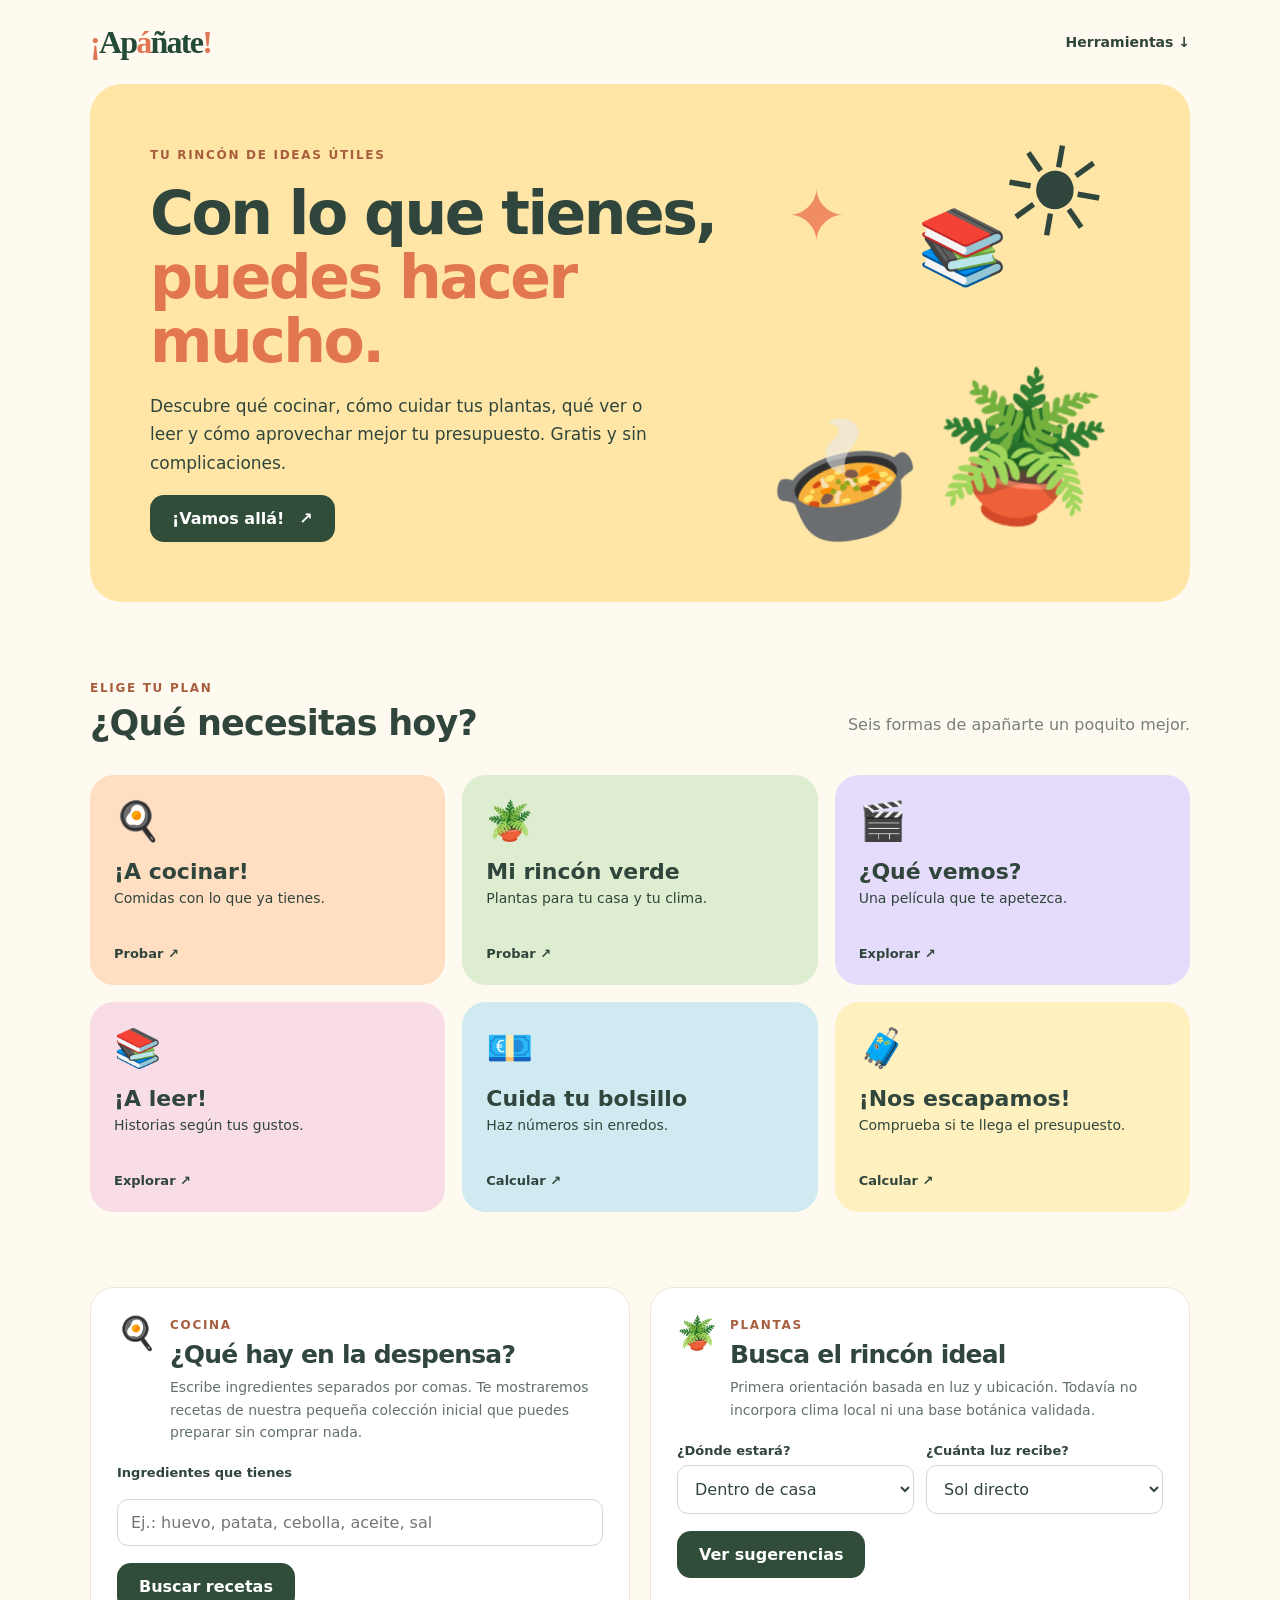
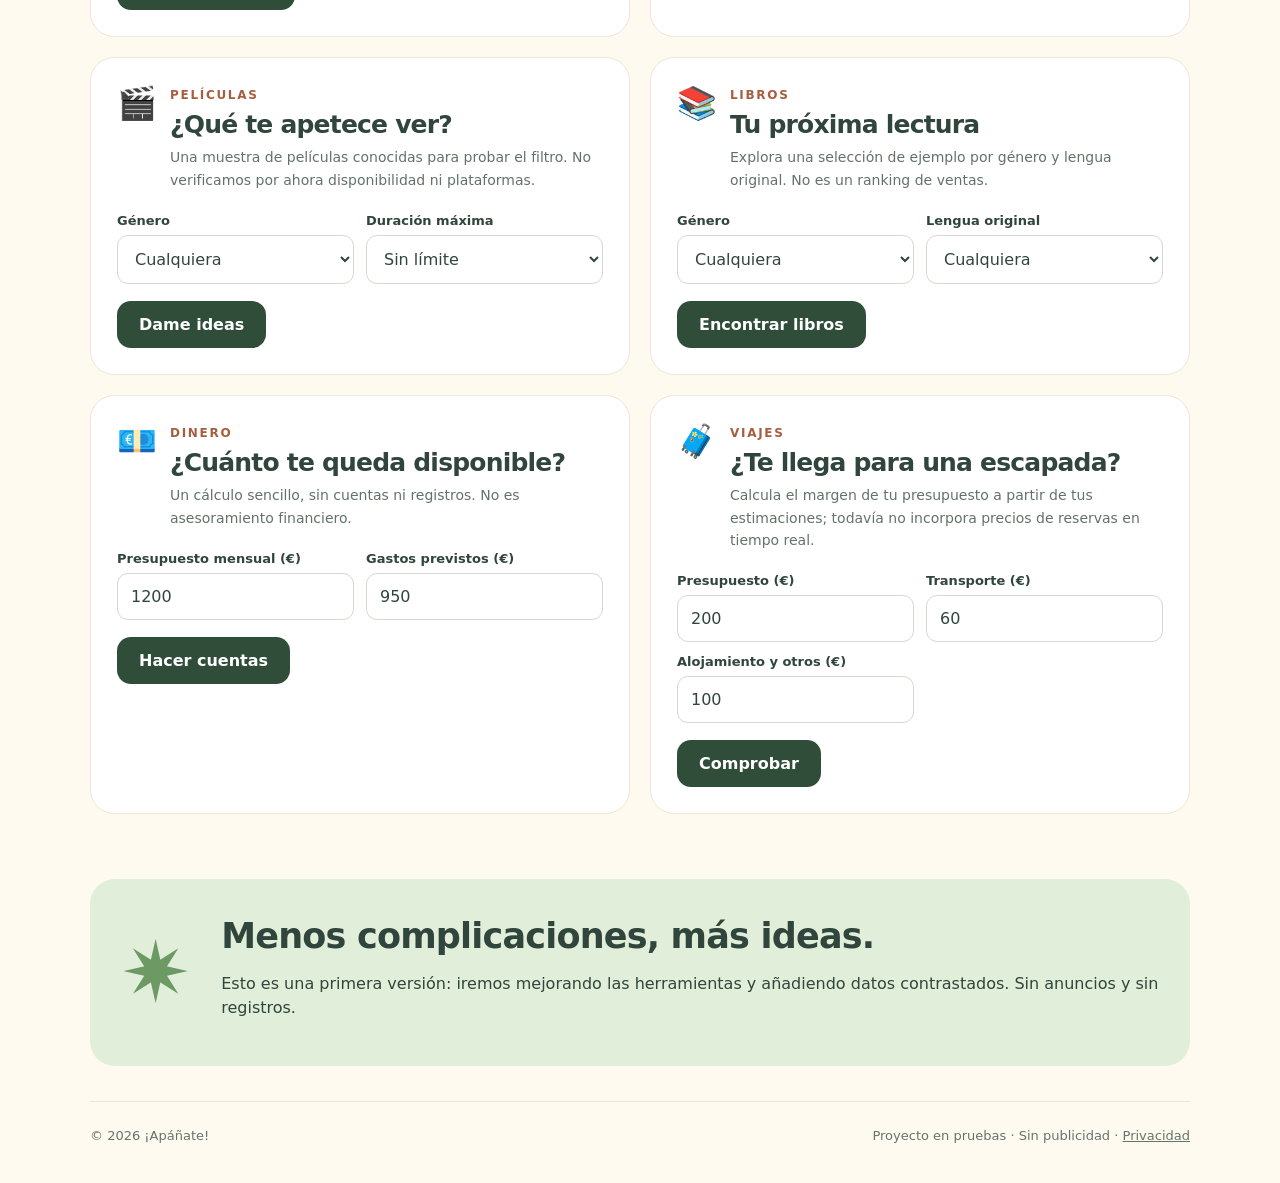
==== index.html @ 867c50c1 "Add files via upload" ====
<!doctype html>
<html lang="es">
<head>
  <meta name="google-site-verification" content="D1ekWWPZZtfnIrTPij6gF5i_4tx4GSusQRCxKpqZ5c4" />
  <meta charset="utf-8" />
  <meta name="viewport" content="width=device-width, initial-scale=1" />
  <meta name="description" content="¡Apáñate!: ideas y herramientas gratuitas para aprovechar lo que tienes. Cocina, plantas, películas, libros, dinero y viajes." />
  <meta name="theme-color" content="#fff9ed" />
  <title>¡Apáñate! — La vida da para mucho</title>
  <link rel="stylesheet" href="/css/style.css" />
  <script src="/js/app.js" defer></script>
  <style>
    /* Logotipo exactamente como en Cocina; no modifica otros elementos. */
    .topbar .brand {
      display: inline-block;
      gap: 0;
      font-family: Georgia, serif;
      font-size: 2rem;
      font-weight: 900;
      letter-spacing: -.055em;
      color: #234a37;
      text-decoration: none;
      white-space: nowrap;
    }
    .topbar .brand .accent { color: #df7552; }
    @media (max-width: 510px) { .topbar .brand { font-size: 1.7rem; } }
  </style>
</head>
<body>
  <header class="topbar wrapper"><a class="brand" href="/" aria-label="¡Apáñate!, inicio"><span class="accent">¡</span>Ap<span class="accent">á</span>ñate<span class="accent">!</span></a><a class="navlink" href="#herramientas">Herramientas ↓</a></header>
  <main>
    <section class="hero wrapper">
      <div class="hero-copy"><span class="eyebrow">TU RINCÓN DE IDEAS ÚTILES</span><h1>Con lo que tienes, <em>puedes hacer mucho.</em></h1><p>Descubre qué cocinar, cómo cuidar tus plantas, qué ver o leer y cómo aprovechar mejor tu presupuesto. Gratis y sin complicaciones.</p><a href="#herramientas" class="button main-button">¡Vamos allá! <span aria-hidden="true">↗</span></a></div>
      <div class="hero-art" aria-hidden="true"><span class="art-sun">☀</span><span class="art-bowl">🍲</span><span class="art-plant">🪴</span><span class="art-book">📚</span><span class="art-spark">✦</span></div>
    </section>
    <section id="herramientas" class="wrapper section"><div class="section-head"><div><span class="eyebrow">ELIGE TU PLAN</span><h2>¿Qué necesitas hoy?</h2></div><p>Seis formas de apañarte un poquito mejor.</p></div>
      <div class="cards">
        <a class="topic-card orange" href="/cocina/"><span class="card-icon">🍳</span><h3>¡A cocinar!</h3><p>Comidas con lo que ya tienes.</p><span class="card-action">Probar ↗</span></a>
        <a class="topic-card green" href="#plantas"><span class="card-icon">🪴</span><h3>Mi rincón verde</h3><p>Plantas para tu casa y tu clima.</p><span class="card-action">Probar ↗</span></a>
        <a class="topic-card purple" href="#peliculas"><span class="card-icon">🎬</span><h3>¿Qué vemos?</h3><p>Una película que te apetezca.</p><span class="card-action">Explorar ↗</span></a>
        <a class="topic-card pink" href="/libros/"><span class="card-icon">📚</span><h3>¡A leer!</h3><p>Historias según tus gustos.</p><span class="card-action">Explorar ↗</span></a>
        <a class="topic-card blue" href="#dinero"><span class="card-icon">💶</span><h3>Cuida tu bolsillo</h3><p>Haz números sin enredos.</p><span class="card-action">Calcular ↗</span></a>
        <a class="topic-card yellow" href="#viajes"><span class="card-icon">🧳</span><h3>¡Nos escapamos!</h3><p>Comprueba si te llega el presupuesto.</p><span class="card-action">Calcular ↗</span></a>
      </div>
    </section>
    <section class="wrapper section tools" aria-label="Herramientas de ¡Apáñate!">
      <article class="tool-panel" id="cocina"><div class="tool-heading"><span>🍳</span><div><span class="eyebrow">COCINA</span><h2>¿Qué hay en la despensa?</h2><p>Escribe ingredientes separados por comas. Te mostraremos recetas de nuestra pequeña colección inicial que puedes preparar sin comprar nada.</p></div></div><form id="cocina-form" class="tool-form"><label for="ingredientes">Ingredientes que tienes</label><input id="ingredientes" placeholder="Ej.: huevo, patata, cebolla, aceite, sal" required /><button class="button" type="submit">Buscar recetas</button></form><div id="cocina-resultado" class="result" aria-live="polite"></div></article>
      <article class="tool-panel" id="plantas"><div class="tool-heading"><span>🪴</span><div><span class="eyebrow">PLANTAS</span><h2>Busca el rincón ideal</h2><p>Primera orientación basada en luz y ubicación. Todavía no incorpora clima local ni una base botánica validada.</p></div></div><form id="plantas-form" class="tool-form two-col"><div><label for="ubicacion">¿Dónde estará?</label><select id="ubicacion"><option value="interior">Dentro de casa</option><option value="exterior">Fuera de casa</option></select></div><div><label for="luz">¿Cuánta luz recibe?</label><select id="luz"><option value="sol">Sol directo</option><option value="indirecta">Mucha luz sin sol directo</option><option value="sombra">Poca luz</option></select></div><button class="button" type="submit">Ver sugerencias</button></form><div id="plantas-resultado" class="result" aria-live="polite"></div></article>
      <article class="tool-panel" id="peliculas"><div class="tool-heading"><span>🎬</span><div><span class="eyebrow">PELÍCULAS</span><h2>¿Qué te apetece ver?</h2><p>Una muestra de películas conocidas para probar el filtro. No verificamos por ahora disponibilidad ni plataformas.</p></div></div><form id="peliculas-form" class="tool-form two-col"><div><label for="genero">Género</label><select id="genero"><option value="cualquiera">Cualquiera</option><option value="comedia">Comedia</option><option value="animacion">Animación</option><option value="ciencia ficcion">Ciencia ficción</option><option value="drama">Drama</option></select></div><div><label for="duracion">Duración máxima</label><select id="duracion"><option value="999">Sin límite</option><option value="100">100 minutos</option><option value="120">120 minutos</option><option value="150">150 minutos</option></select></div><button class="button" type="submit">Dame ideas</button></form><div id="peliculas-resultado" class="result" aria-live="polite"></div></article>
      <article class="tool-panel" id="libros"><div class="tool-heading"><span>📚</span><div><span class="eyebrow">LIBROS</span><h2>Tu próxima lectura</h2><p>Explora una selección de ejemplo por género y lengua original. No es un ranking de ventas.</p></div></div><form id="libros-form" class="tool-form two-col"><div><label for="libro-genero">Género</label><select id="libro-genero"><option value="cualquiera">Cualquiera</option><option value="novela">Novela</option><option value="aventura">Aventura</option><option value="clasico">Clásico</option></select></div><div><label for="libro-idioma">Lengua original</label><select id="libro-idioma"><option value="cualquiera">Cualquiera</option><option value="es">Castellano</option><option value="otros">Otras lenguas</option></select></div><button class="button" type="submit">Encontrar libros</button></form><div id="libros-resultado" class="result" aria-live="polite"></div></article>
      <article class="tool-panel" id="dinero"><div class="tool-heading"><span>💶</span><div><span class="eyebrow">DINERO</span><h2>¿Cuánto te queda disponible?</h2><p>Un cálculo sencillo, sin cuentas ni registros. No es asesoramiento financiero.</p></div></div><form id="dinero-form" class="tool-form two-col"><div><label for="ingresos">Presupuesto mensual (€)</label><input type="number" id="ingresos" min="0" step="0.01" value="1200" required /></div><div><label for="gastos">Gastos previstos (€)</label><input type="number" id="gastos" min="0" step="0.01" value="950" required /></div><button class="button" type="submit">Hacer cuentas</button></form><div id="dinero-resultado" class="result" aria-live="polite"></div></article>
      <article class="tool-panel" id="viajes"><div class="tool-heading"><span>🧳</span><div><span class="eyebrow">VIAJES</span><h2>¿Te llega para una escapada?</h2><p>Calcula el margen de tu presupuesto a partir de tus estimaciones; todavía no incorpora precios de reservas en tiempo real.</p></div></div><form id="viajes-form" class="tool-form three-col"><div><label for="viaje-presupuesto">Presupuesto (€)</label><input type="number" id="viaje-presupuesto" min="0" value="200" required /></div><div><label for="viaje-transporte">Transporte (€)</label><input type="number" id="viaje-transporte" min="0" value="60" required /></div><div><label for="viaje-hotel">Alojamiento y otros (€)</label><input type="number" id="viaje-hotel" min="0" value="100" required /></div><button class="button" type="submit">Comprobar</button></form><div id="viajes-resultado" class="result" aria-live="polite"></div></article>
    </section>
    <section class="wrapper bottom-banner"><span class="bottom-spark" aria-hidden="true">✷</span><div><h2>Menos complicaciones, más ideas.</h2><p>Esto es una primera versión: iremos mejorando las herramientas y añadiendo datos contrastados. Sin anuncios y sin registros.</p></div></section>
  </main>
  <footer class="footer wrapper"><span>© <span id="year"></span> ¡Apáñate!</span><span>Proyecto en pruebas · Sin publicidad · <a href="/privacidad.html">Privacidad</a></span></footer>
  <!-- Cloudflare Web Analytics --><script type='module' src='https://static.cloudflareinsights.com/beacon.min.js' data-cf-beacon='{"token": "9923cc398e43437fa45d84914d0e9f90"}'></script><!-- End Cloudflare Web Analytics -->
</body>
</html>
---- css/style.css ----
:root{font-family:system-ui,-apple-system,"Segoe UI",Roboto,Arial,sans-serif;color:#30453b;background:#fffaf0;font-synthesis:none}*{box-sizing:border-box}html{scroll-behavior:smooth}body{margin:0}button,input,select{font:inherit}a{color:inherit}.wrapper{width:min(1100px,calc(100% - 40px));margin-inline:auto}.topbar{height:84px;display:flex;justify-content:space-between;align-items:center}.brand{display:flex;gap:10px;align-items:center;font-size:30px;font-weight:900;text-decoration:none;letter-spacing:-1.7px}.brand-icon{background:#ffd76d;border-radius:14px;width:42px;height:42px;display:grid;place-items:center;font-size:29px}.navlink{text-decoration:none;font-size:14px;font-weight:700}.hero{display:grid;grid-template-columns:1.2fr .8fr;gap:25px;background:#ffe6a7;border-radius:32px;min-height:395px;padding:60px;overflow:hidden;position:relative}.eyebrow{font-size:12px;font-weight:850;letter-spacing:1.7px;color:#a75e3e}.hero h1{font-size:clamp(36px,5vw,60px);line-height:1.07;letter-spacing:-2.5px;margin:18px 0}.hero em{font-style:normal;color:#e2774f}.hero p{font-size:17px;line-height:1.7;max-width:510px}.button{background:#304d3a;color:#fff;border:0;border-radius:14px;padding:14px 22px;font-weight:800;cursor:pointer;display:inline-flex;gap:15px;justify-content:center;text-decoration:none;align-items:center}.button:hover{background:#1c3828;transform:translateY(-1px)}.hero-art{position:relative;min-height:290px}.hero-art span{position:absolute}.art-sun{font-size:125px;top:-24px;right:20px;transform:rotate(10deg)}.art-bowl{font-size:125px;left:5%;bottom:-12px;transform:rotate(-14deg)}.art-plant{font-size:145px;right:5%;bottom:10px;transform:rotate(10deg)}.art-book{font-size:73px;right:32%;top:60px}.art-spark{font-size:72px;color:#ef8c62;left:10%;top:30px}.section{padding-top:75px}.section-head{display:flex;justify-content:space-between;align-items:end;gap:20px;margin-bottom:25px}.section-head h2,.tool-panel h2,.bottom-banner h2{font-size:clamp(26px,3.5vw,35px);letter-spacing:-.8px;margin:7px 0}.section-head p{color:#778079}.cards{display:grid;grid-template-columns:repeat(3,1fr);gap:17px}.topic-card{display:flex;flex-direction:column;min-height:210px;border-radius:24px;padding:24px;text-decoration:none;transition:transform .18s}.topic-card:hover{transform:translateY(-4px)}.topic-card h3{font-size:22px;margin:16px 0 6px}.topic-card p{margin:0;font-size:14px}.card-icon{font-size:38px}.card-action{margin-top:auto;padding-top:20px;font-size:13px;font-weight:900}.orange{background:#ffdec2}.green{background:#deedcf}.purple{background:#e4dcfa}.pink{background:#f8dce6}.blue{background:#cfeaf1}.yellow{background:#fff0c0}.tools{display:grid;grid-template-columns:1fr 1fr;gap:20px}.tool-panel{background:white;border:1px solid #eee6d6;border-radius:24px;padding:26px;scroll-margin-top:15px}.tool-heading{display:flex;gap:13px;align-items:start}.tool-heading>span{font-size:32px}.tool-heading h2{font-size:25px}.tool-heading p{color:#637269;line-height:1.6;font-size:14px;margin:7px 0 22px}.tool-form{display:grid;gap:12px}.tool-form.two-col,.tool-form.three-col{grid-template-columns:repeat(2,minmax(0,1fr))}.tool-form>label,.tool-form>input,.tool-form>.button,.tool-form>.result{grid-column:1/-1}.tool-form label{display:block;font-size:13px;font-weight:800;margin-bottom:7px}.tool-form input,.tool-form select{width:100%;padding:13px;border-radius:11px;border:1px solid #d6d9d0;background:#fff;color:#30453b;min-width:0}.tool-form input:focus,.tool-form select:focus{outline:3px solid #ffd76d}.tool-form button{justify-self:start;margin-top:5px}.result:not(:empty){margin-top:20px;padding:17px;border-radius:15px;background:#f5f8ee;font-size:14px;line-height:1.65}.result ul{margin:8px 0 0;padding-left:20px}.result p{margin:7px 0}.bottom-banner{display:flex;align-items:center;gap:30px;background:#e1eed9;margin-block:65px 35px;border-radius:25px;padding:30px}.bottom-spark{font-size:85px;color:#6c9964}.bottom-banner p{line-height:1.5}.footer{border-top:1px solid #e9e7db;display:flex;justify-content:space-between;gap:20px;padding-block:26px 40px;font-size:13px;color:#65746b}@media(max-width:800px){.hero{grid-template-columns:1fr;padding:35px}.hero-art{min-height:180px}.art-sun{font-size:75px;right:30%;top:0}.art-bowl{font-size:90px}.art-plant{font-size:100px}.art-book{font-size:55px;right:45%;top:50px}.cards{grid-template-columns:repeat(2,1fr)}.tools{grid-template-columns:1fr}}@media(max-width:510px){.wrapper{width:min(100% - 26px,1100px)}.topbar{height:72px}.brand{font-size:25px}.hero{padding:27px;border-radius:22px}.hero h1{letter-spacing:-1.3px}.hero-art{min-height:150px}.section{padding-top:53px}.section-head{display:block}.cards{gap:10px}.topic-card{min-height:188px;padding:17px;border-radius:17px}.topic-card h3{font-size:17px}.topic-card p{font-size:12px}.tool-panel{padding:19px}.bottom-banner{margin-block:45px 20px}.bottom-spark{display:none}.footer{flex-direction:column}}
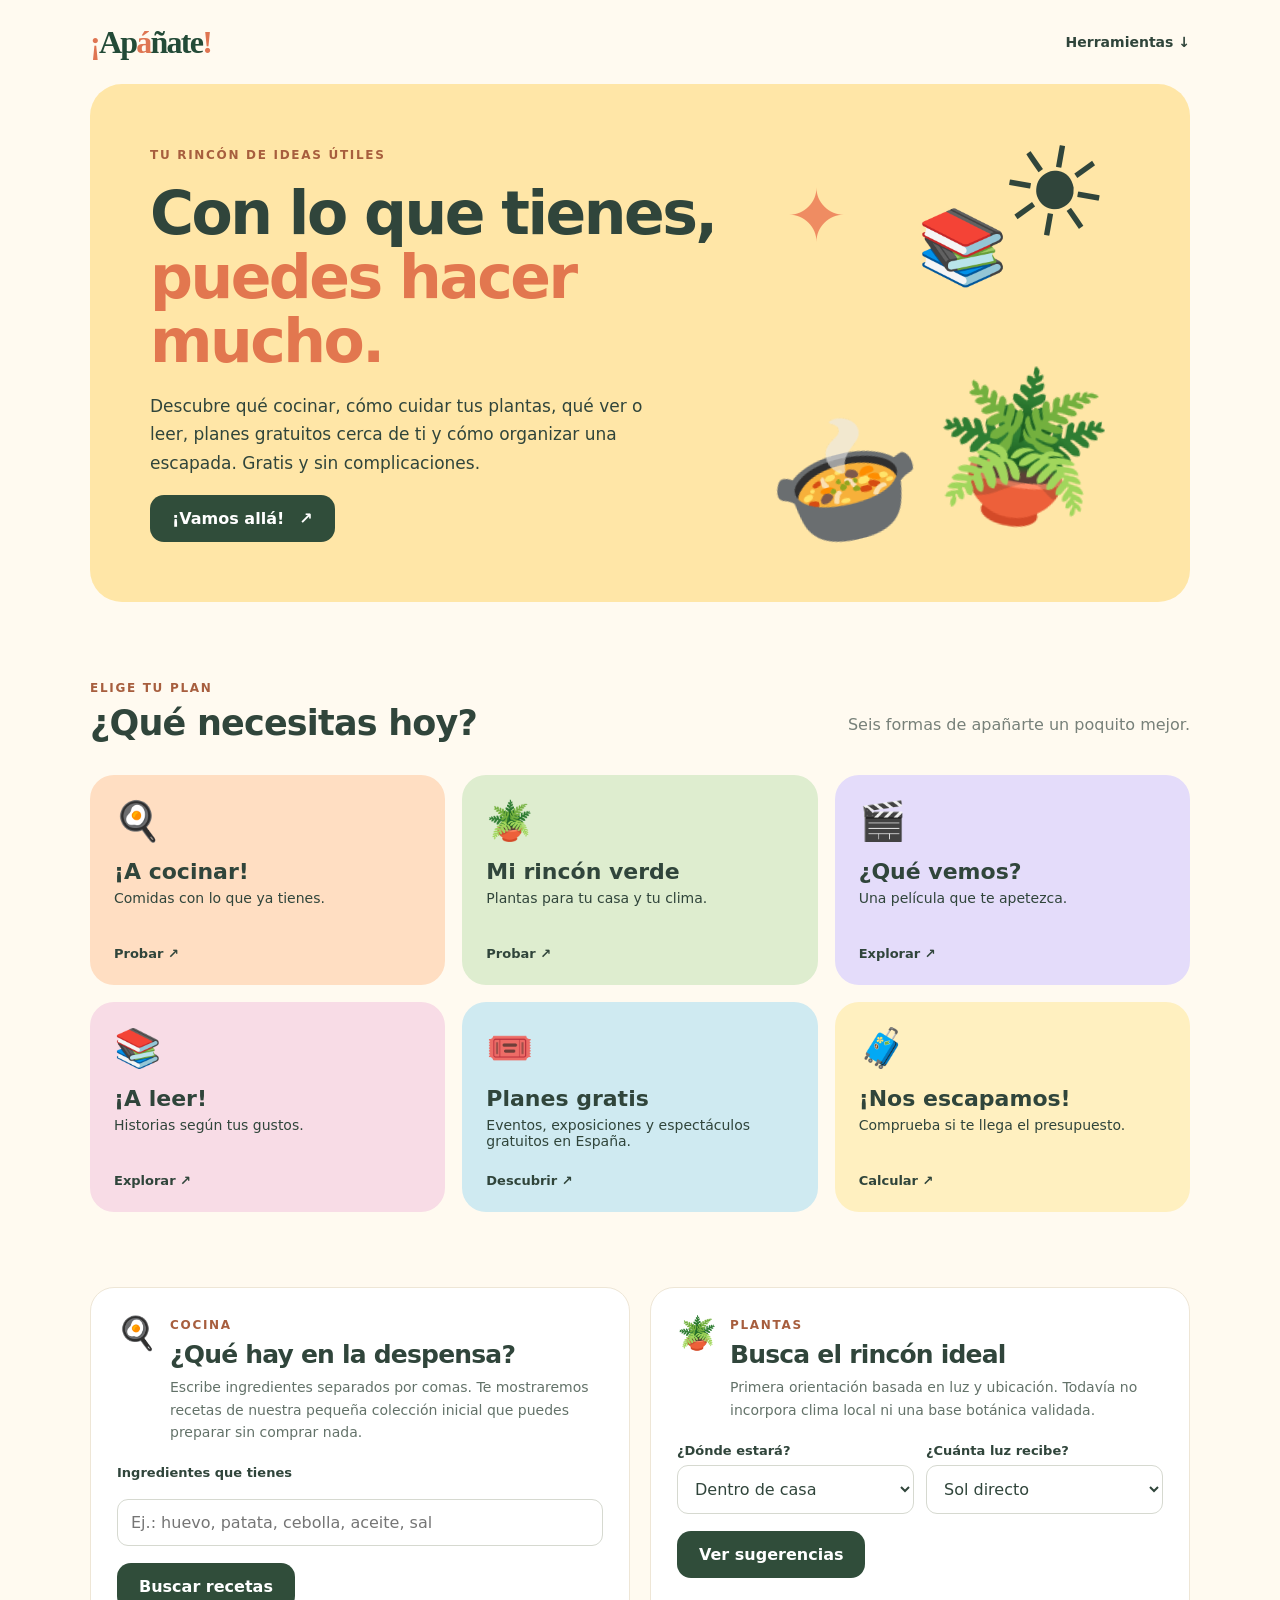
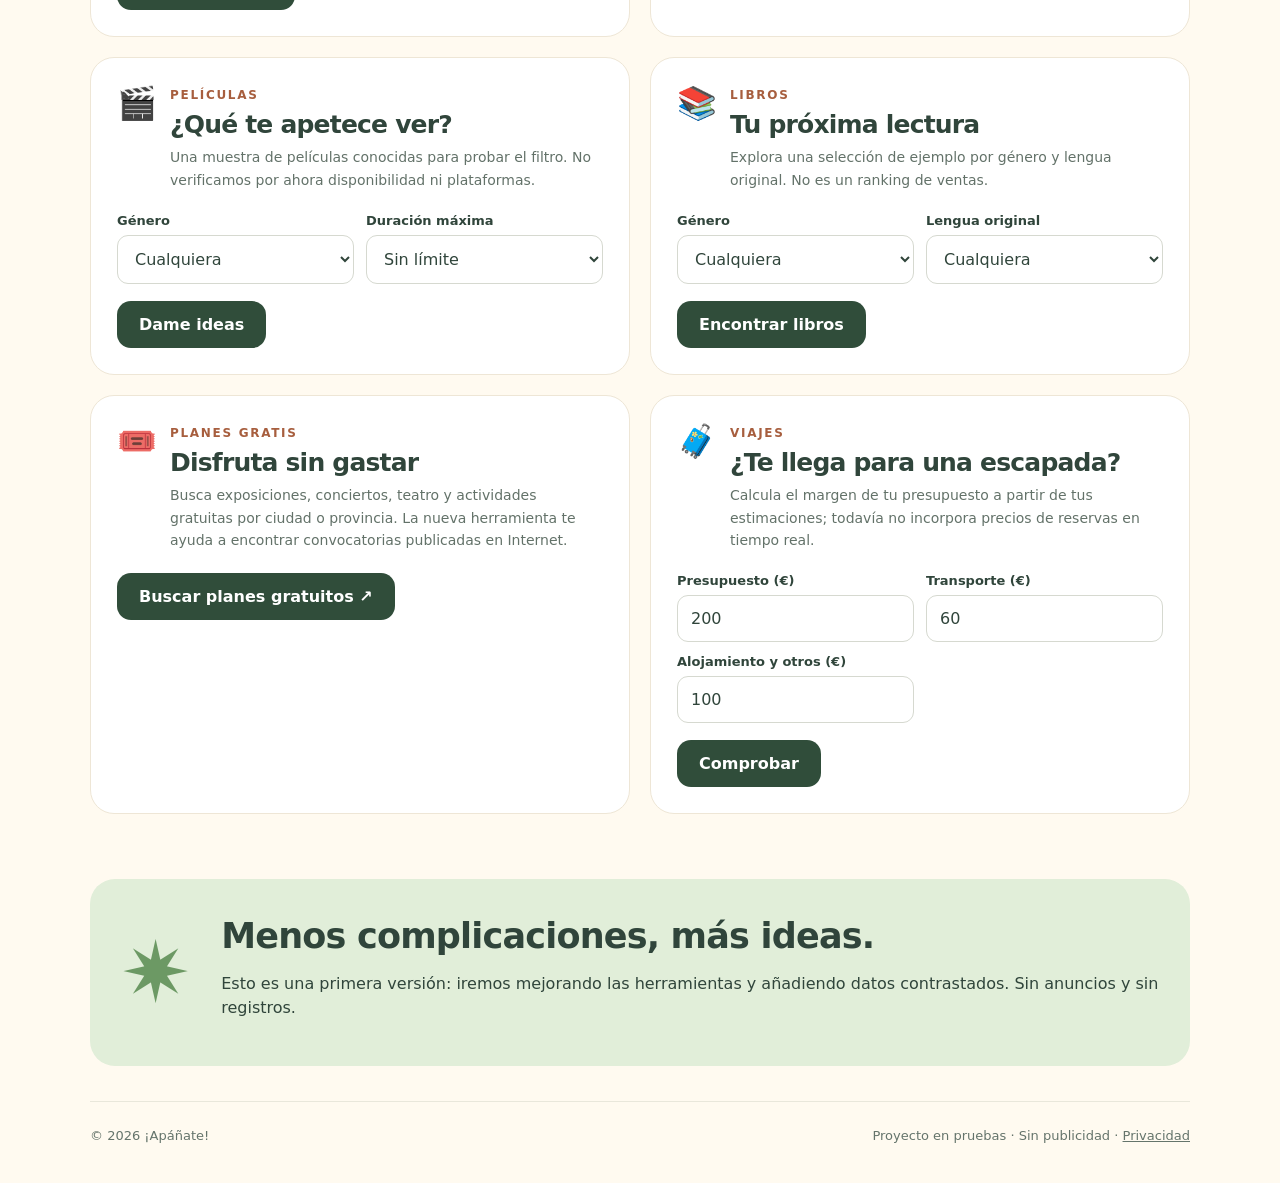
==== commit 12d6c37d: "Add files via upload" ====
--- a/index.html
+++ b/index.html
@@ -4,24 +4,14 @@
   <meta name="google-site-verification" content="D1ekWWPZZtfnIrTPij6gF5i_4tx4GSusQRCxKpqZ5c4" />
   <meta charset="utf-8" />
   <meta name="viewport" content="width=device-width, initial-scale=1" />
-  <meta name="description" content="¡Apáñate!: ideas y herramientas gratuitas para aprovechar lo que tienes. Cocina, plantas, películas, libros, dinero y viajes." />
+  <meta name="description" content="¡Apáñate!: ideas y herramientas gratuitas para aprovechar lo que tienes. Cocina, plantas, cine, libros, planes gratuitos en España y viajes." />
   <meta name="theme-color" content="#fff9ed" />
   <title>¡Apáñate! — La vida da para mucho</title>
   <link rel="stylesheet" href="/css/style.css" />
   <script src="/js/app.js" defer></script>
   <style>
     /* Logotipo exactamente como en Cocina; no modifica otros elementos. */
-    .topbar .brand {
-      display: inline-block;
-      gap: 0;
-      font-family: Georgia, serif;
-      font-size: 2rem;
-      font-weight: 900;
-      letter-spacing: -.055em;
-      color: #234a37;
-      text-decoration: none;
-      white-space: nowrap;
-    }
+    .topbar .brand { display: inline-block; gap: 0; font-family: Georgia, serif; font-size: 2rem; font-weight: 900; letter-spacing: -.055em; color: #234a37; text-decoration: none; white-space: nowrap; }
     .topbar .brand .accent { color: #df7552; }
     @media (max-width: 510px) { .topbar .brand { font-size: 1.7rem; } }
   </style>
@@ -30,16 +20,16 @@
   <header class="topbar wrapper"><a class="brand" href="/" aria-label="¡Apáñate!, inicio"><span class="accent">¡</span>Ap<span class="accent">á</span>ñate<span class="accent">!</span></a><a class="navlink" href="#herramientas">Herramientas ↓</a></header>
   <main>
     <section class="hero wrapper">
-      <div class="hero-copy"><span class="eyebrow">TU RINCÓN DE IDEAS ÚTILES</span><h1>Con lo que tienes, <em>puedes hacer mucho.</em></h1><p>Descubre qué cocinar, cómo cuidar tus plantas, qué ver o leer y cómo aprovechar mejor tu presupuesto. Gratis y sin complicaciones.</p><a href="#herramientas" class="button main-button">¡Vamos allá! <span aria-hidden="true">↗</span></a></div>
+      <div class="hero-copy"><span class="eyebrow">TU RINCÓN DE IDEAS ÚTILES</span><h1>Con lo que tienes, <em>puedes hacer mucho.</em></h1><p>Descubre qué cocinar, cómo cuidar tus plantas, qué ver o leer, planes gratuitos cerca de ti y cómo organizar una escapada. Gratis y sin complicaciones.</p><a href="#herramientas" class="button main-button">¡Vamos allá! <span aria-hidden="true">↗</span></a></div>
       <div class="hero-art" aria-hidden="true"><span class="art-sun">☀</span><span class="art-bowl">🍲</span><span class="art-plant">🪴</span><span class="art-book">📚</span><span class="art-spark">✦</span></div>
     </section>
     <section id="herramientas" class="wrapper section"><div class="section-head"><div><span class="eyebrow">ELIGE TU PLAN</span><h2>¿Qué necesitas hoy?</h2></div><p>Seis formas de apañarte un poquito mejor.</p></div>
       <div class="cards">
         <a class="topic-card orange" href="/cocina/"><span class="card-icon">🍳</span><h3>¡A cocinar!</h3><p>Comidas con lo que ya tienes.</p><span class="card-action">Probar ↗</span></a>
         <a class="topic-card green" href="#plantas"><span class="card-icon">🪴</span><h3>Mi rincón verde</h3><p>Plantas para tu casa y tu clima.</p><span class="card-action">Probar ↗</span></a>
-        <a class="topic-card purple" href="#peliculas"><span class="card-icon">🎬</span><h3>¿Qué vemos?</h3><p>Una película que te apetezca.</p><span class="card-action">Explorar ↗</span></a>
+        <a class="topic-card purple" href="/cine/"><span class="card-icon">🎬</span><h3>¿Qué vemos?</h3><p>Una película que te apetezca.</p><span class="card-action">Explorar ↗</span></a>
         <a class="topic-card pink" href="/libros/"><span class="card-icon">📚</span><h3>¡A leer!</h3><p>Historias según tus gustos.</p><span class="card-action">Explorar ↗</span></a>
-        <a class="topic-card blue" href="#dinero"><span class="card-icon">💶</span><h3>Cuida tu bolsillo</h3><p>Haz números sin enredos.</p><span class="card-action">Calcular ↗</span></a>
+        <a class="topic-card blue" href="/planes-gratis/"><span class="card-icon">🎟️</span><h3>Planes gratis</h3><p>Eventos, exposiciones y espectáculos gratuitos en España.</p><span class="card-action">Descubrir ↗</span></a>
         <a class="topic-card yellow" href="#viajes"><span class="card-icon">🧳</span><h3>¡Nos escapamos!</h3><p>Comprueba si te llega el presupuesto.</p><span class="card-action">Calcular ↗</span></a>
       </div>
     </section>
@@ -48,7 +38,7 @@
       <article class="tool-panel" id="plantas"><div class="tool-heading"><span>🪴</span><div><span class="eyebrow">PLANTAS</span><h2>Busca el rincón ideal</h2><p>Primera orientación basada en luz y ubicación. Todavía no incorpora clima local ni una base botánica validada.</p></div></div><form id="plantas-form" class="tool-form two-col"><div><label for="ubicacion">¿Dónde estará?</label><select id="ubicacion"><option value="interior">Dentro de casa</option><option value="exterior">Fuera de casa</option></select></div><div><label for="luz">¿Cuánta luz recibe?</label><select id="luz"><option value="sol">Sol directo</option><option value="indirecta">Mucha luz sin sol directo</option><option value="sombra">Poca luz</option></select></div><button class="button" type="submit">Ver sugerencias</button></form><div id="plantas-resultado" class="result" aria-live="polite"></div></article>
       <article class="tool-panel" id="peliculas"><div class="tool-heading"><span>🎬</span><div><span class="eyebrow">PELÍCULAS</span><h2>¿Qué te apetece ver?</h2><p>Una muestra de películas conocidas para probar el filtro. No verificamos por ahora disponibilidad ni plataformas.</p></div></div><form id="peliculas-form" class="tool-form two-col"><div><label for="genero">Género</label><select id="genero"><option value="cualquiera">Cualquiera</option><option value="comedia">Comedia</option><option value="animacion">Animación</option><option value="ciencia ficcion">Ciencia ficción</option><option value="drama">Drama</option></select></div><div><label for="duracion">Duración máxima</label><select id="duracion"><option value="999">Sin límite</option><option value="100">100 minutos</option><option value="120">120 minutos</option><option value="150">150 minutos</option></select></div><button class="button" type="submit">Dame ideas</button></form><div id="peliculas-resultado" class="result" aria-live="polite"></div></article>
       <article class="tool-panel" id="libros"><div class="tool-heading"><span>📚</span><div><span class="eyebrow">LIBROS</span><h2>Tu próxima lectura</h2><p>Explora una selección de ejemplo por género y lengua original. No es un ranking de ventas.</p></div></div><form id="libros-form" class="tool-form two-col"><div><label for="libro-genero">Género</label><select id="libro-genero"><option value="cualquiera">Cualquiera</option><option value="novela">Novela</option><option value="aventura">Aventura</option><option value="clasico">Clásico</option></select></div><div><label for="libro-idioma">Lengua original</label><select id="libro-idioma"><option value="cualquiera">Cualquiera</option><option value="es">Castellano</option><option value="otros">Otras lenguas</option></select></div><button class="button" type="submit">Encontrar libros</button></form><div id="libros-resultado" class="result" aria-live="polite"></div></article>
-      <article class="tool-panel" id="dinero"><div class="tool-heading"><span>💶</span><div><span class="eyebrow">DINERO</span><h2>¿Cuánto te queda disponible?</h2><p>Un cálculo sencillo, sin cuentas ni registros. No es asesoramiento financiero.</p></div></div><form id="dinero-form" class="tool-form two-col"><div><label for="ingresos">Presupuesto mensual (€)</label><input type="number" id="ingresos" min="0" step="0.01" value="1200" required /></div><div><label for="gastos">Gastos previstos (€)</label><input type="number" id="gastos" min="0" step="0.01" value="950" required /></div><button class="button" type="submit">Hacer cuentas</button></form><div id="dinero-resultado" class="result" aria-live="polite"></div></article>
+      <article class="tool-panel" id="planes-gratis"><div class="tool-heading"><span>🎟️</span><div><span class="eyebrow">PLANES GRATIS</span><h2>Disfruta sin gastar</h2><p>Busca exposiciones, conciertos, teatro y actividades gratuitas por ciudad o provincia. La nueva herramienta te ayuda a encontrar convocatorias publicadas en Internet.</p></div></div><a class="button" href="/planes-gratis/">Buscar planes gratuitos ↗</a></article>
       <article class="tool-panel" id="viajes"><div class="tool-heading"><span>🧳</span><div><span class="eyebrow">VIAJES</span><h2>¿Te llega para una escapada?</h2><p>Calcula el margen de tu presupuesto a partir de tus estimaciones; todavía no incorpora precios de reservas en tiempo real.</p></div></div><form id="viajes-form" class="tool-form three-col"><div><label for="viaje-presupuesto">Presupuesto (€)</label><input type="number" id="viaje-presupuesto" min="0" value="200" required /></div><div><label for="viaje-transporte">Transporte (€)</label><input type="number" id="viaje-transporte" min="0" value="60" required /></div><div><label for="viaje-hotel">Alojamiento y otros (€)</label><input type="number" id="viaje-hotel" min="0" value="100" required /></div><button class="button" type="submit">Comprobar</button></form><div id="viajes-resultado" class="result" aria-live="polite"></div></article>
     </section>
     <section class="wrapper bottom-banner"><span class="bottom-spark" aria-hidden="true">✷</span><div><h2>Menos complicaciones, más ideas.</h2><p>Esto es una primera versión: iremos mejorando las herramientas y añadiendo datos contrastados. Sin anuncios y sin registros.</p></div></section>
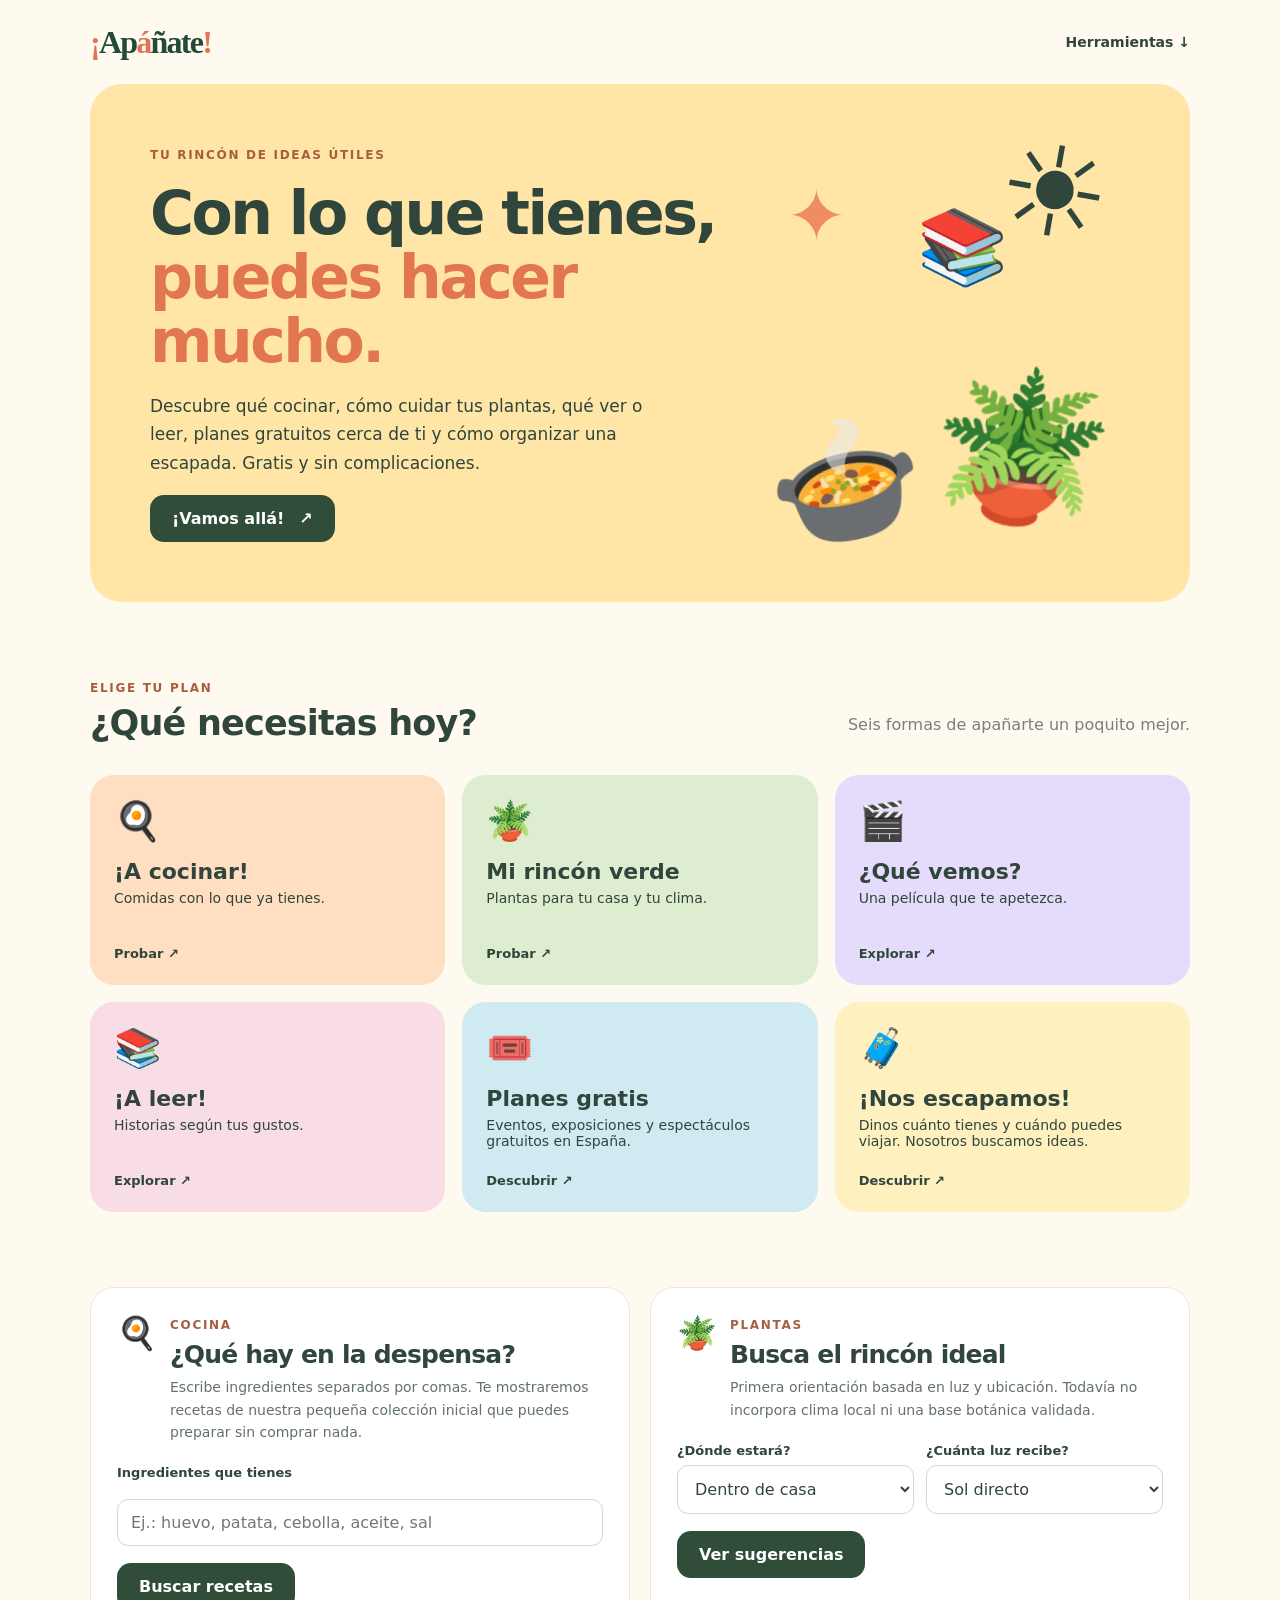
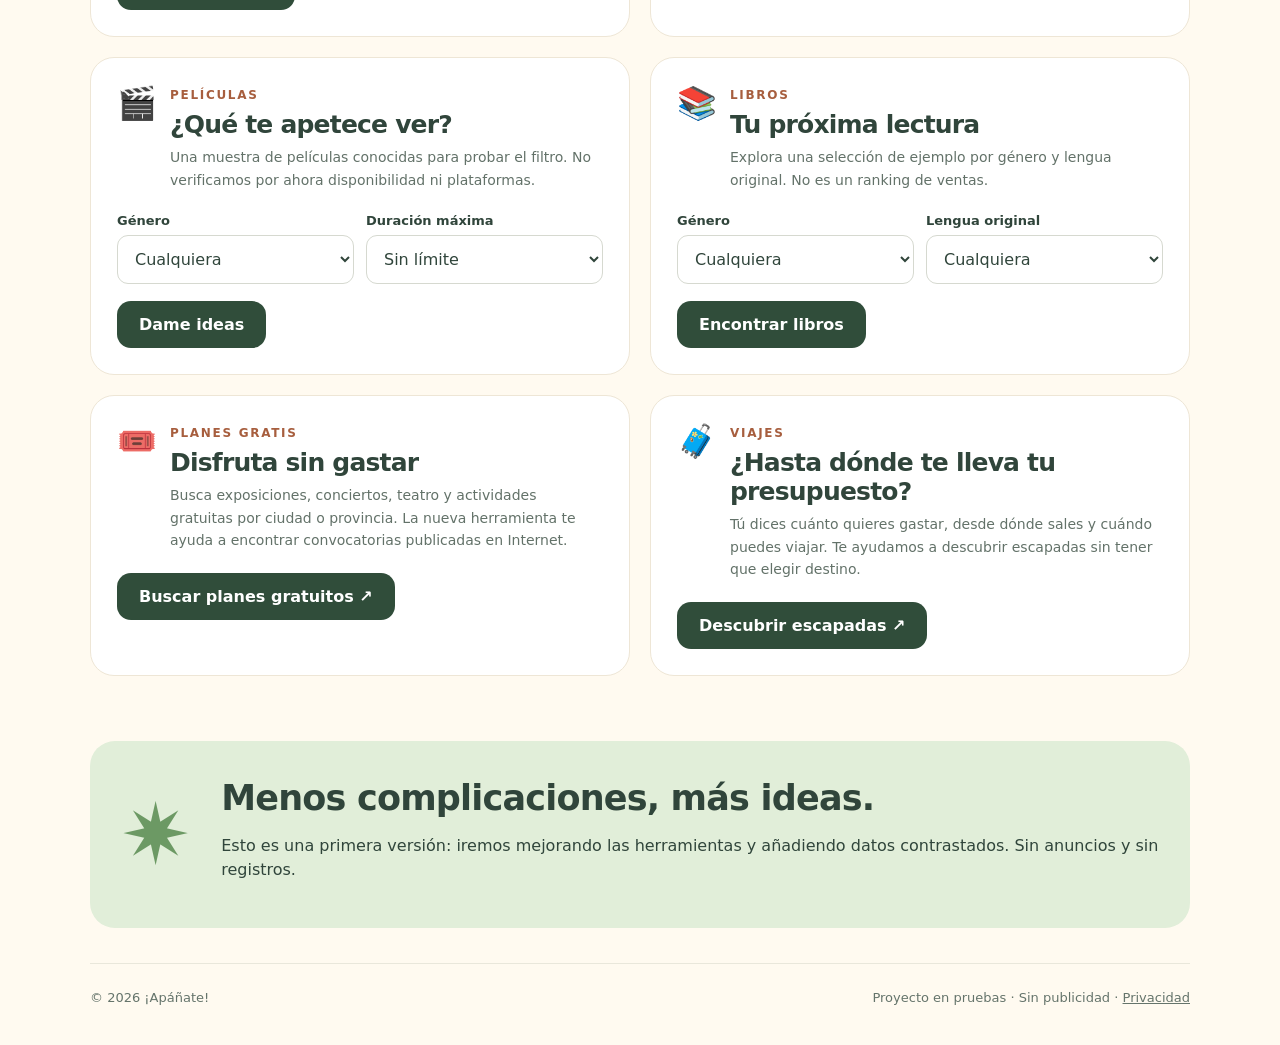
==== commit ee3318ae: "Add files via upload" ====
--- a/index.html
+++ b/index.html
@@ -30,7 +30,7 @@
         <a class="topic-card purple" href="/cine/"><span class="card-icon">🎬</span><h3>¿Qué vemos?</h3><p>Una película que te apetezca.</p><span class="card-action">Explorar ↗</span></a>
         <a class="topic-card pink" href="/libros/"><span class="card-icon">📚</span><h3>¡A leer!</h3><p>Historias según tus gustos.</p><span class="card-action">Explorar ↗</span></a>
         <a class="topic-card blue" href="/planes-gratis/"><span class="card-icon">🎟️</span><h3>Planes gratis</h3><p>Eventos, exposiciones y espectáculos gratuitos en España.</p><span class="card-action">Descubrir ↗</span></a>
-        <a class="topic-card yellow" href="#viajes"><span class="card-icon">🧳</span><h3>¡Nos escapamos!</h3><p>Comprueba si te llega el presupuesto.</p><span class="card-action">Calcular ↗</span></a>
+        <a class="topic-card yellow" href="/viajes/"><span class="card-icon">🧳</span><h3>¡Nos escapamos!</h3><p>Dinos cuánto tienes y cuándo puedes viajar. Nosotros buscamos ideas.</p><span class="card-action">Descubrir ↗</span></a>
       </div>
     </section>
     <section class="wrapper section tools" aria-label="Herramientas de ¡Apáñate!">
@@ -39,7 +39,7 @@
       <article class="tool-panel" id="peliculas"><div class="tool-heading"><span>🎬</span><div><span class="eyebrow">PELÍCULAS</span><h2>¿Qué te apetece ver?</h2><p>Una muestra de películas conocidas para probar el filtro. No verificamos por ahora disponibilidad ni plataformas.</p></div></div><form id="peliculas-form" class="tool-form two-col"><div><label for="genero">Género</label><select id="genero"><option value="cualquiera">Cualquiera</option><option value="comedia">Comedia</option><option value="animacion">Animación</option><option value="ciencia ficcion">Ciencia ficción</option><option value="drama">Drama</option></select></div><div><label for="duracion">Duración máxima</label><select id="duracion"><option value="999">Sin límite</option><option value="100">100 minutos</option><option value="120">120 minutos</option><option value="150">150 minutos</option></select></div><button class="button" type="submit">Dame ideas</button></form><div id="peliculas-resultado" class="result" aria-live="polite"></div></article>
       <article class="tool-panel" id="libros"><div class="tool-heading"><span>📚</span><div><span class="eyebrow">LIBROS</span><h2>Tu próxima lectura</h2><p>Explora una selección de ejemplo por género y lengua original. No es un ranking de ventas.</p></div></div><form id="libros-form" class="tool-form two-col"><div><label for="libro-genero">Género</label><select id="libro-genero"><option value="cualquiera">Cualquiera</option><option value="novela">Novela</option><option value="aventura">Aventura</option><option value="clasico">Clásico</option></select></div><div><label for="libro-idioma">Lengua original</label><select id="libro-idioma"><option value="cualquiera">Cualquiera</option><option value="es">Castellano</option><option value="otros">Otras lenguas</option></select></div><button class="button" type="submit">Encontrar libros</button></form><div id="libros-resultado" class="result" aria-live="polite"></div></article>
       <article class="tool-panel" id="planes-gratis"><div class="tool-heading"><span>🎟️</span><div><span class="eyebrow">PLANES GRATIS</span><h2>Disfruta sin gastar</h2><p>Busca exposiciones, conciertos, teatro y actividades gratuitas por ciudad o provincia. La nueva herramienta te ayuda a encontrar convocatorias publicadas en Internet.</p></div></div><a class="button" href="/planes-gratis/">Buscar planes gratuitos ↗</a></article>
-      <article class="tool-panel" id="viajes"><div class="tool-heading"><span>🧳</span><div><span class="eyebrow">VIAJES</span><h2>¿Te llega para una escapada?</h2><p>Calcula el margen de tu presupuesto a partir de tus estimaciones; todavía no incorpora precios de reservas en tiempo real.</p></div></div><form id="viajes-form" class="tool-form three-col"><div><label for="viaje-presupuesto">Presupuesto (€)</label><input type="number" id="viaje-presupuesto" min="0" value="200" required /></div><div><label for="viaje-transporte">Transporte (€)</label><input type="number" id="viaje-transporte" min="0" value="60" required /></div><div><label for="viaje-hotel">Alojamiento y otros (€)</label><input type="number" id="viaje-hotel" min="0" value="100" required /></div><button class="button" type="submit">Comprobar</button></form><div id="viajes-resultado" class="result" aria-live="polite"></div></article>
+      <article class="tool-panel" id="viajes"><div class="tool-heading"><span>🧳</span><div><span class="eyebrow">VIAJES</span><h2>¿Hasta dónde te lleva tu presupuesto?</h2><p>Tú dices cuánto quieres gastar, desde dónde sales y cuándo puedes viajar. Te ayudamos a descubrir escapadas sin tener que elegir destino.</p></div></div><a class="button" href="/viajes/">Descubrir escapadas ↗</a></article>
     </section>
     <section class="wrapper bottom-banner"><span class="bottom-spark" aria-hidden="true">✷</span><div><h2>Menos complicaciones, más ideas.</h2><p>Esto es una primera versión: iremos mejorando las herramientas y añadiendo datos contrastados. Sin anuncios y sin registros.</p></div></section>
   </main>
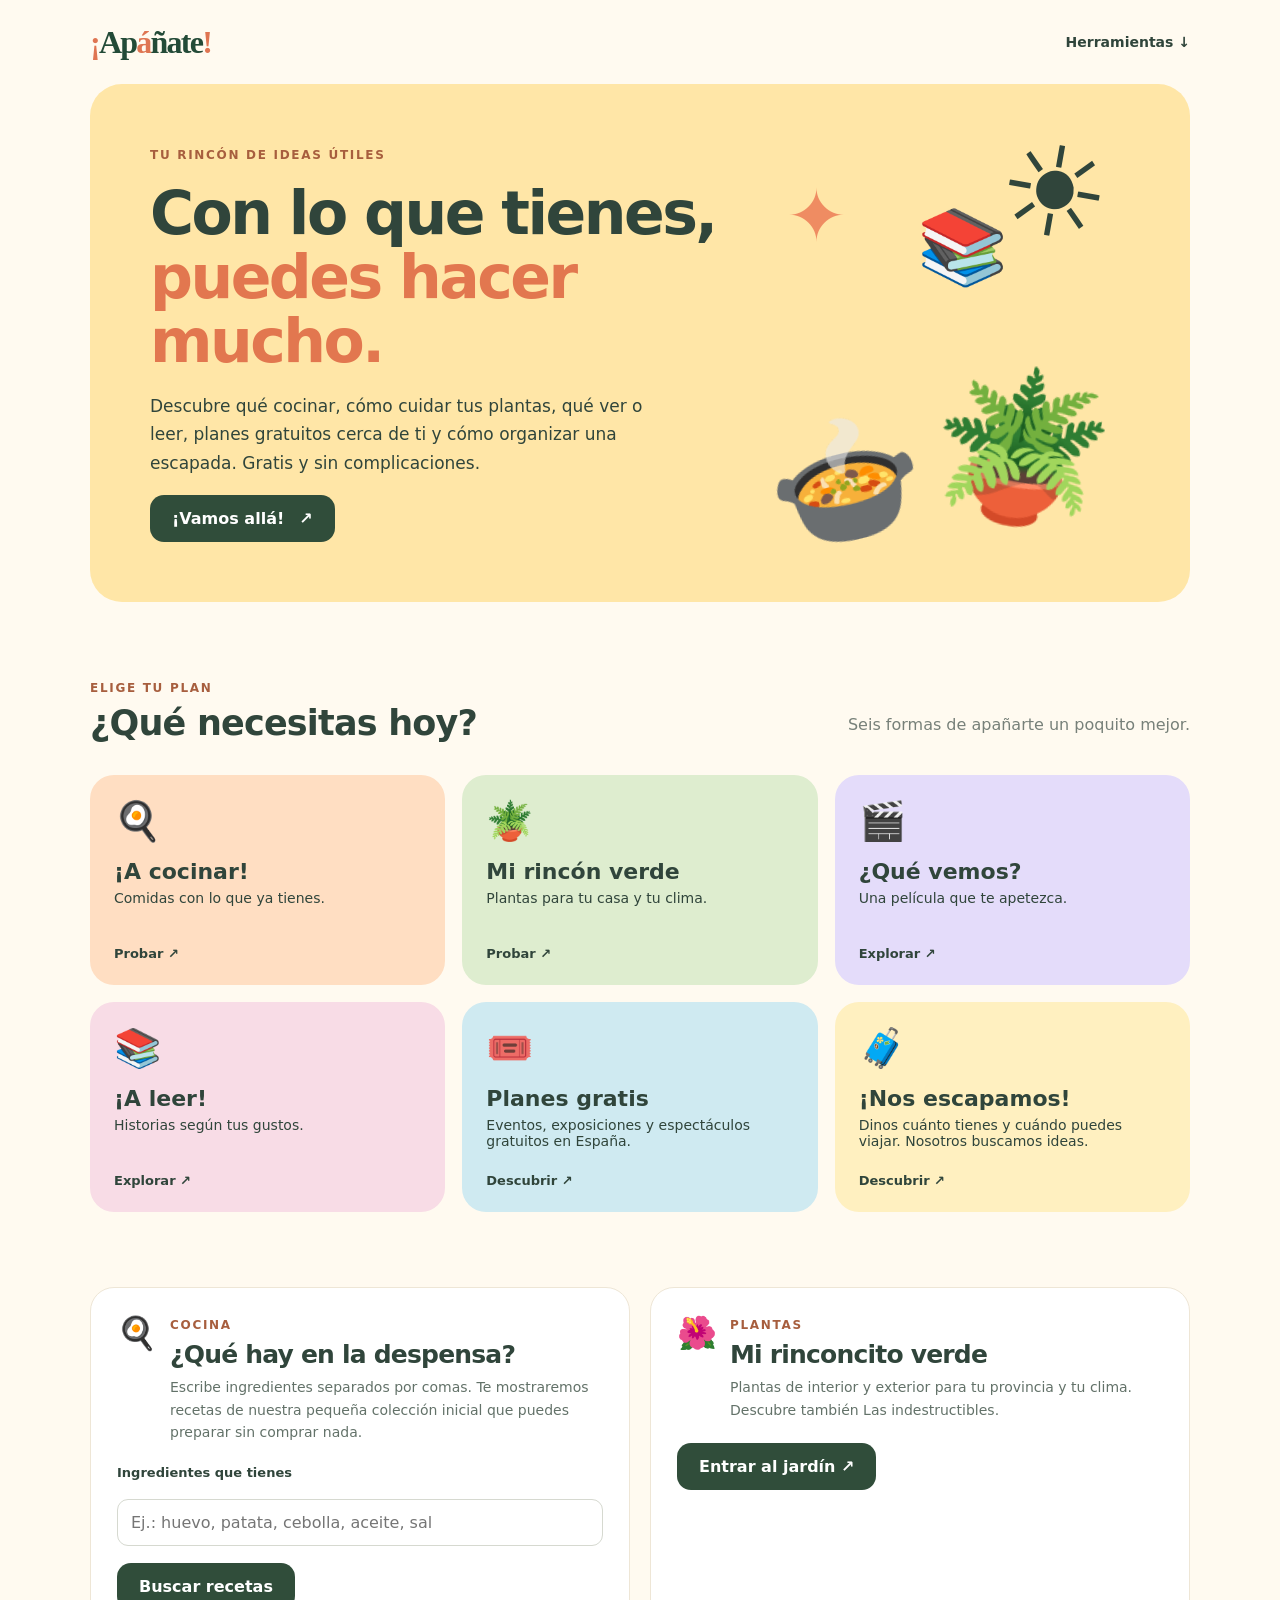
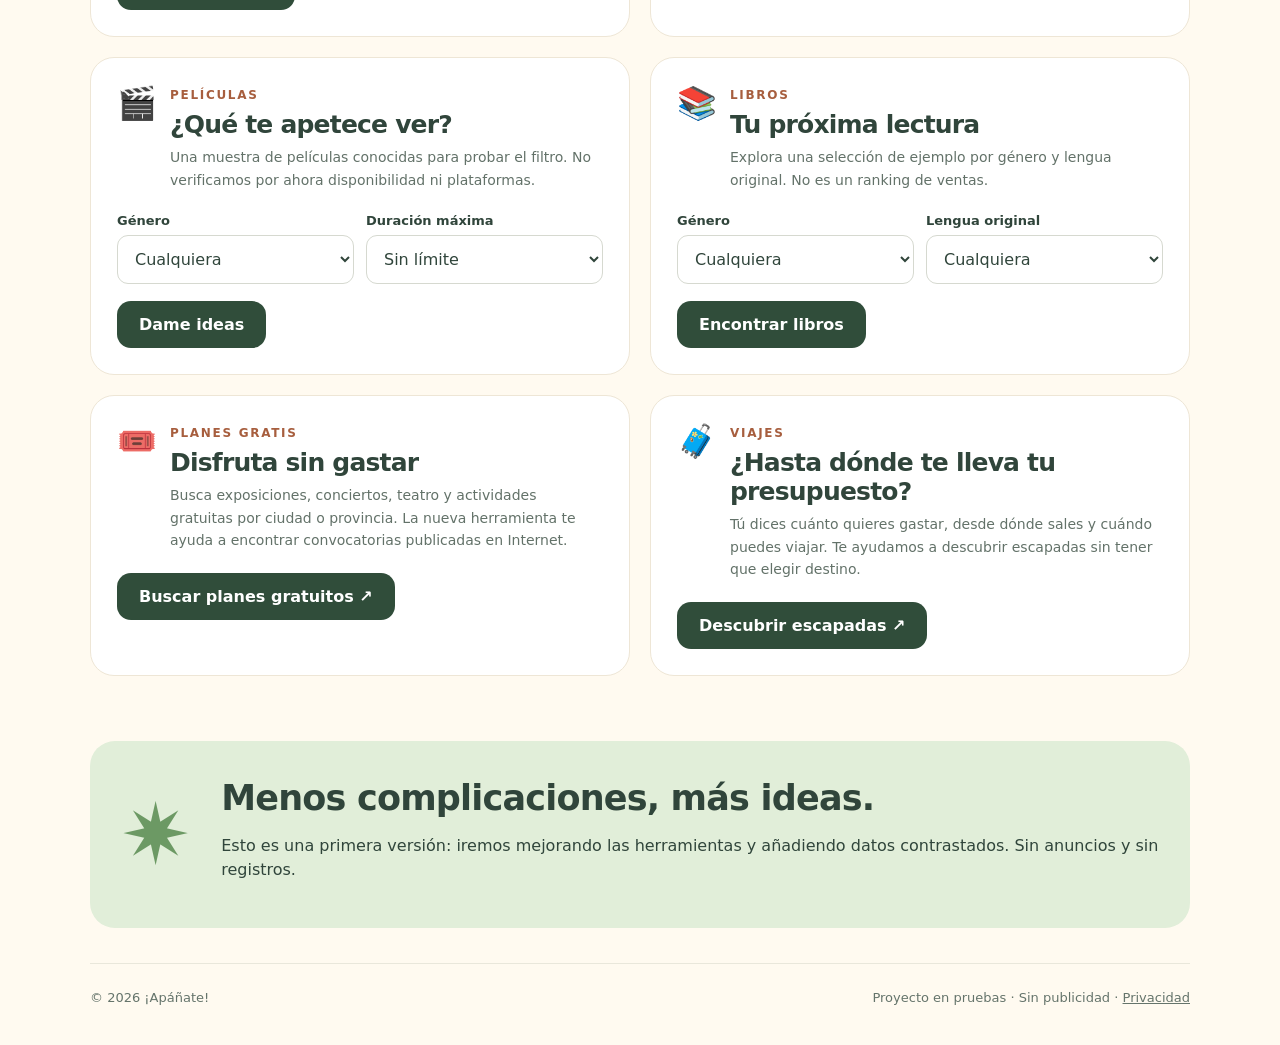
==== commit 5d0d4967: "Add files via upload" ====
--- a/index.html
+++ b/index.html
@@ -26,7 +26,7 @@
     <section id="herramientas" class="wrapper section"><div class="section-head"><div><span class="eyebrow">ELIGE TU PLAN</span><h2>¿Qué necesitas hoy?</h2></div><p>Seis formas de apañarte un poquito mejor.</p></div>
       <div class="cards">
         <a class="topic-card orange" href="/cocina/"><span class="card-icon">🍳</span><h3>¡A cocinar!</h3><p>Comidas con lo que ya tienes.</p><span class="card-action">Probar ↗</span></a>
-        <a class="topic-card green" href="#plantas"><span class="card-icon">🪴</span><h3>Mi rincón verde</h3><p>Plantas para tu casa y tu clima.</p><span class="card-action">Probar ↗</span></a>
+        <a class="topic-card green" href="/plantas/"><span class="card-icon">🪴</span><h3>Mi rincón verde</h3><p>Plantas para tu casa y tu clima.</p><span class="card-action">Probar ↗</span></a>
         <a class="topic-card purple" href="/cine/"><span class="card-icon">🎬</span><h3>¿Qué vemos?</h3><p>Una película que te apetezca.</p><span class="card-action">Explorar ↗</span></a>
         <a class="topic-card pink" href="/libros/"><span class="card-icon">📚</span><h3>¡A leer!</h3><p>Historias según tus gustos.</p><span class="card-action">Explorar ↗</span></a>
         <a class="topic-card blue" href="/planes-gratis/"><span class="card-icon">🎟️</span><h3>Planes gratis</h3><p>Eventos, exposiciones y espectáculos gratuitos en España.</p><span class="card-action">Descubrir ↗</span></a>
@@ -35,7 +35,7 @@
     </section>
     <section class="wrapper section tools" aria-label="Herramientas de ¡Apáñate!">
       <article class="tool-panel" id="cocina"><div class="tool-heading"><span>🍳</span><div><span class="eyebrow">COCINA</span><h2>¿Qué hay en la despensa?</h2><p>Escribe ingredientes separados por comas. Te mostraremos recetas de nuestra pequeña colección inicial que puedes preparar sin comprar nada.</p></div></div><form id="cocina-form" class="tool-form"><label for="ingredientes">Ingredientes que tienes</label><input id="ingredientes" placeholder="Ej.: huevo, patata, cebolla, aceite, sal" required /><button class="button" type="submit">Buscar recetas</button></form><div id="cocina-resultado" class="result" aria-live="polite"></div></article>
-      <article class="tool-panel" id="plantas"><div class="tool-heading"><span>🪴</span><div><span class="eyebrow">PLANTAS</span><h2>Busca el rincón ideal</h2><p>Primera orientación basada en luz y ubicación. Todavía no incorpora clima local ni una base botánica validada.</p></div></div><form id="plantas-form" class="tool-form two-col"><div><label for="ubicacion">¿Dónde estará?</label><select id="ubicacion"><option value="interior">Dentro de casa</option><option value="exterior">Fuera de casa</option></select></div><div><label for="luz">¿Cuánta luz recibe?</label><select id="luz"><option value="sol">Sol directo</option><option value="indirecta">Mucha luz sin sol directo</option><option value="sombra">Poca luz</option></select></div><button class="button" type="submit">Ver sugerencias</button></form><div id="plantas-resultado" class="result" aria-live="polite"></div></article>
+      <article class="tool-panel" id="plantas"><div class="tool-heading"><span>🌺</span><div><span class="eyebrow">PLANTAS</span><h2>Mi rinconcito verde</h2><p>Plantas de interior y exterior para tu provincia y tu clima. Descubre también Las indestructibles.</p></div></div><a class="button" href="/plantas/">Entrar al jardín ↗</a></article>
       <article class="tool-panel" id="peliculas"><div class="tool-heading"><span>🎬</span><div><span class="eyebrow">PELÍCULAS</span><h2>¿Qué te apetece ver?</h2><p>Una muestra de películas conocidas para probar el filtro. No verificamos por ahora disponibilidad ni plataformas.</p></div></div><form id="peliculas-form" class="tool-form two-col"><div><label for="genero">Género</label><select id="genero"><option value="cualquiera">Cualquiera</option><option value="comedia">Comedia</option><option value="animacion">Animación</option><option value="ciencia ficcion">Ciencia ficción</option><option value="drama">Drama</option></select></div><div><label for="duracion">Duración máxima</label><select id="duracion"><option value="999">Sin límite</option><option value="100">100 minutos</option><option value="120">120 minutos</option><option value="150">150 minutos</option></select></div><button class="button" type="submit">Dame ideas</button></form><div id="peliculas-resultado" class="result" aria-live="polite"></div></article>
       <article class="tool-panel" id="libros"><div class="tool-heading"><span>📚</span><div><span class="eyebrow">LIBROS</span><h2>Tu próxima lectura</h2><p>Explora una selección de ejemplo por género y lengua original. No es un ranking de ventas.</p></div></div><form id="libros-form" class="tool-form two-col"><div><label for="libro-genero">Género</label><select id="libro-genero"><option value="cualquiera">Cualquiera</option><option value="novela">Novela</option><option value="aventura">Aventura</option><option value="clasico">Clásico</option></select></div><div><label for="libro-idioma">Lengua original</label><select id="libro-idioma"><option value="cualquiera">Cualquiera</option><option value="es">Castellano</option><option value="otros">Otras lenguas</option></select></div><button class="button" type="submit">Encontrar libros</button></form><div id="libros-resultado" class="result" aria-live="polite"></div></article>
       <article class="tool-panel" id="planes-gratis"><div class="tool-heading"><span>🎟️</span><div><span class="eyebrow">PLANES GRATIS</span><h2>Disfruta sin gastar</h2><p>Busca exposiciones, conciertos, teatro y actividades gratuitas por ciudad o provincia. La nueva herramienta te ayuda a encontrar convocatorias publicadas en Internet.</p></div></div><a class="button" href="/planes-gratis/">Buscar planes gratuitos ↗</a></article>
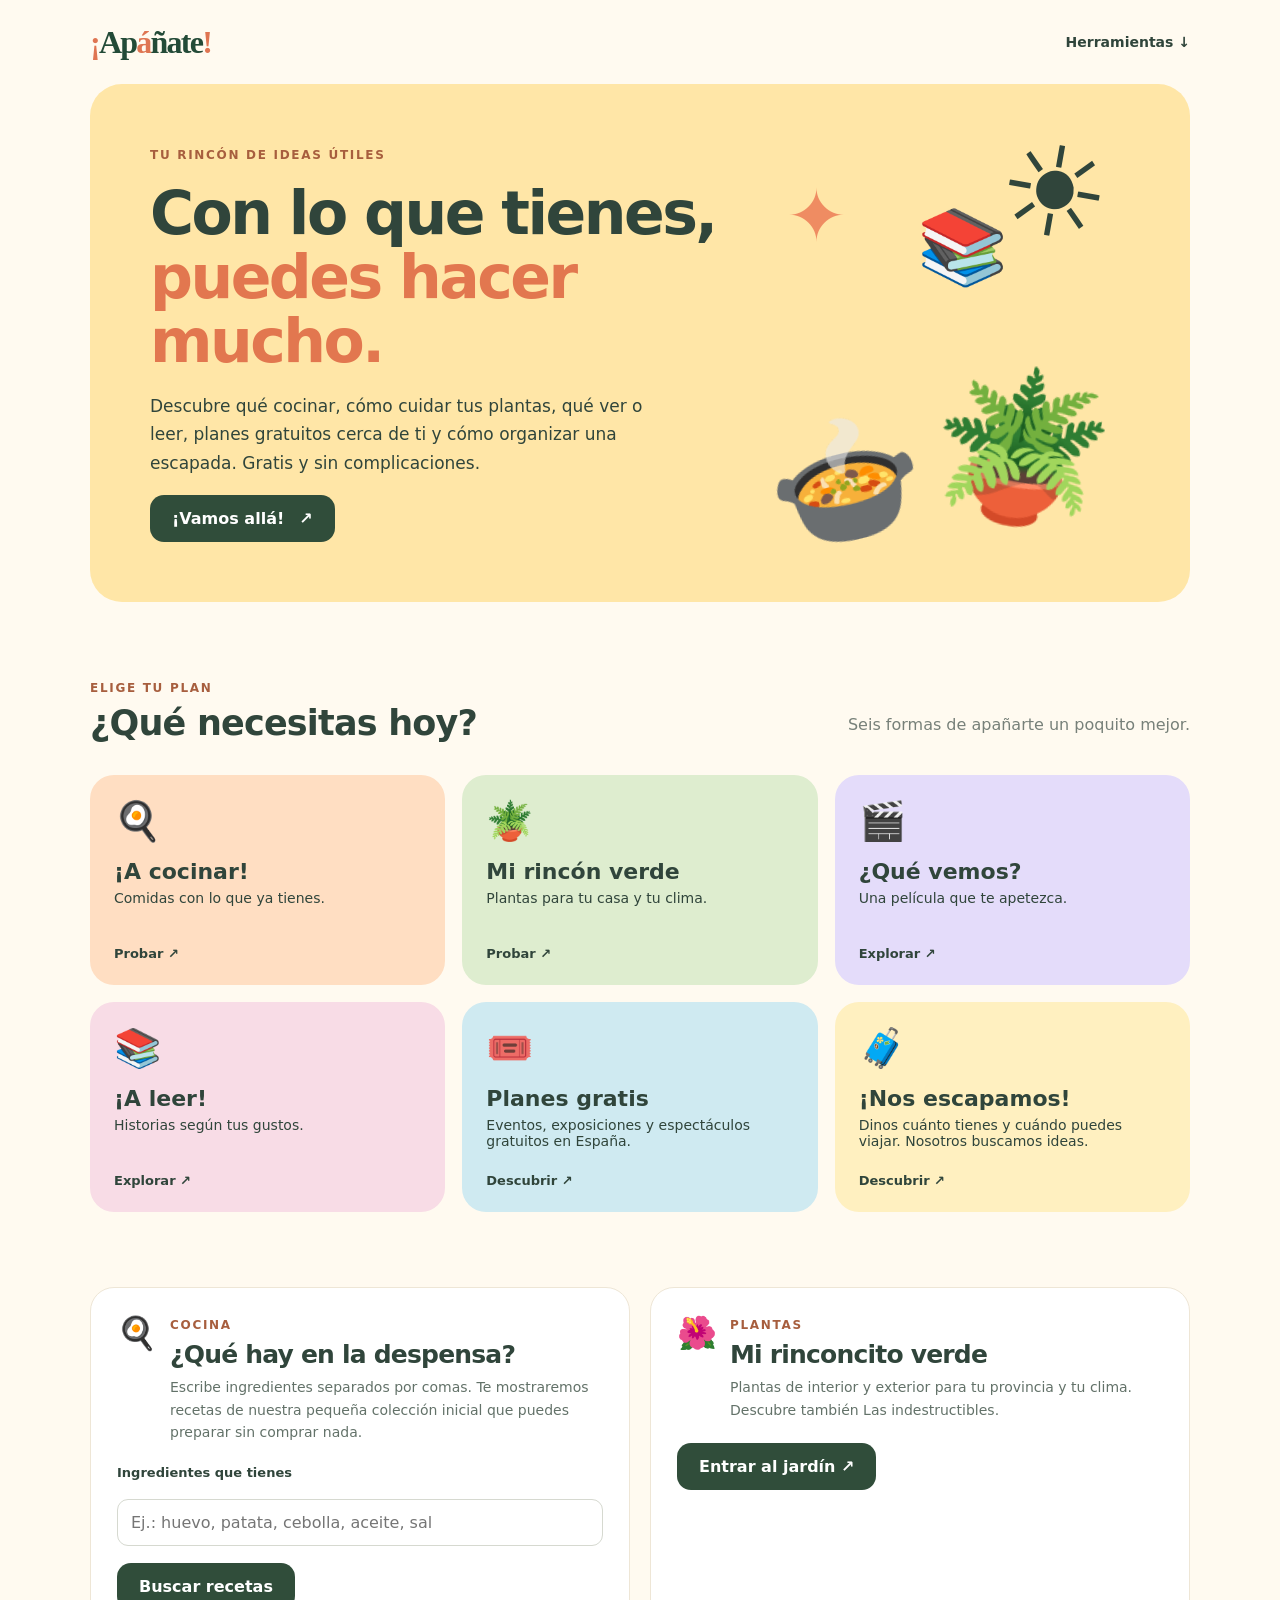
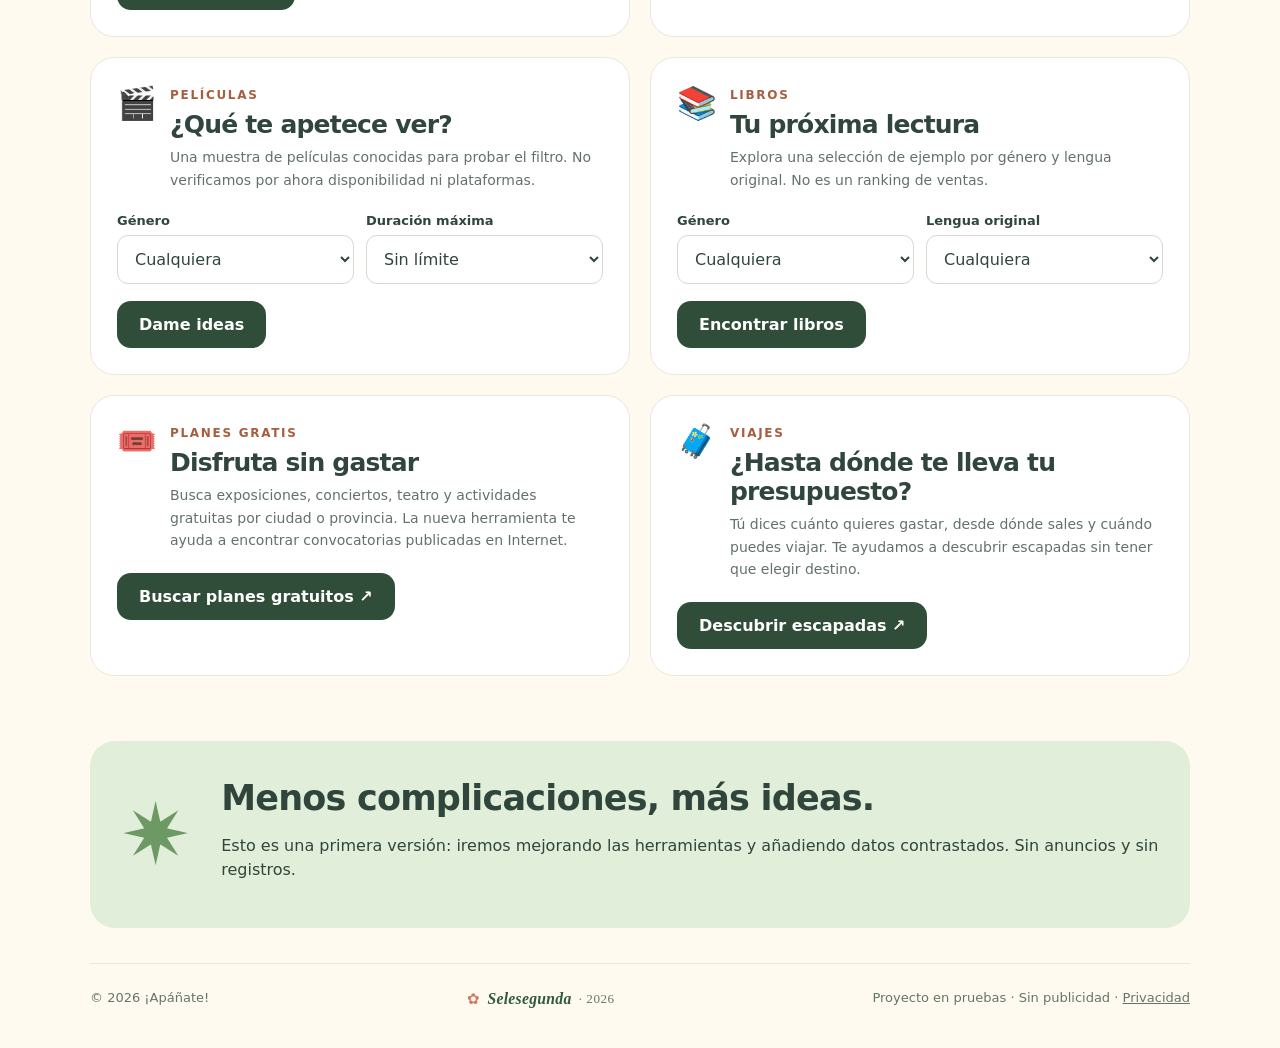
==== commit 75cf5f3a: "Add files via upload" ====
--- a/index.html
+++ b/index.html
@@ -14,6 +14,35 @@
     .topbar .brand { display: inline-block; gap: 0; font-family: Georgia, serif; font-size: 2rem; font-weight: 900; letter-spacing: -.055em; color: #234a37; text-decoration: none; white-space: nowrap; }
     .topbar .brand .accent { color: #df7552; }
     @media (max-width: 510px) { .topbar .brand { font-size: 1.7rem; } }
+    /* Firma de autoría discreta y legible en la portada. */
+    .author-signature {
+      display: inline-flex;
+      align-items: center;
+      gap: .45rem;
+      color: #315841;
+      font-family: Georgia, "Times New Roman", serif;
+      font-size: .98rem;
+      font-style: italic;
+      font-weight: 600;
+      letter-spacing: .018em;
+      white-space: nowrap;
+    }
+    .author-signature::before {
+      content: "✿";
+      font-style: normal;
+      font-size: .91rem;
+      color: #cf795c;
+    }
+    .author-signature .author-year {
+      font-size: .82rem;
+      font-style: normal;
+      font-weight: 500;
+      letter-spacing: .04em;
+      color: #65786a;
+    }
+    @media (max-width: 660px) {
+      .footer .author-signature { width: 100%; justify-content: center; margin-block: .25rem; }
+    }
   </style>
 </head>
 <body>
@@ -43,7 +72,7 @@
     </section>
     <section class="wrapper bottom-banner"><span class="bottom-spark" aria-hidden="true">✷</span><div><h2>Menos complicaciones, más ideas.</h2><p>Esto es una primera versión: iremos mejorando las herramientas y añadiendo datos contrastados. Sin anuncios y sin registros.</p></div></section>
   </main>
-  <footer class="footer wrapper"><span>© <span id="year"></span> ¡Apáñate!</span><span>Proyecto en pruebas · Sin publicidad · <a href="/privacidad.html">Privacidad</a></span></footer>
+  <footer class="footer wrapper"><span>© <span id="year"></span> ¡Apáñate!</span><span class="author-signature" aria-label="Autoría: Selesegunda, 2026">Selesegunda <span class="author-year">· 2026</span></span><span>Proyecto en pruebas · Sin publicidad · <a href="/privacidad.html">Privacidad</a></span></footer>
   <!-- Cloudflare Web Analytics --><script type='module' src='https://static.cloudflareinsights.com/beacon.min.js' data-cf-beacon='{"token": "9923cc398e43437fa45d84914d0e9f90"}'></script><!-- End Cloudflare Web Analytics -->
 </body>
 </html>
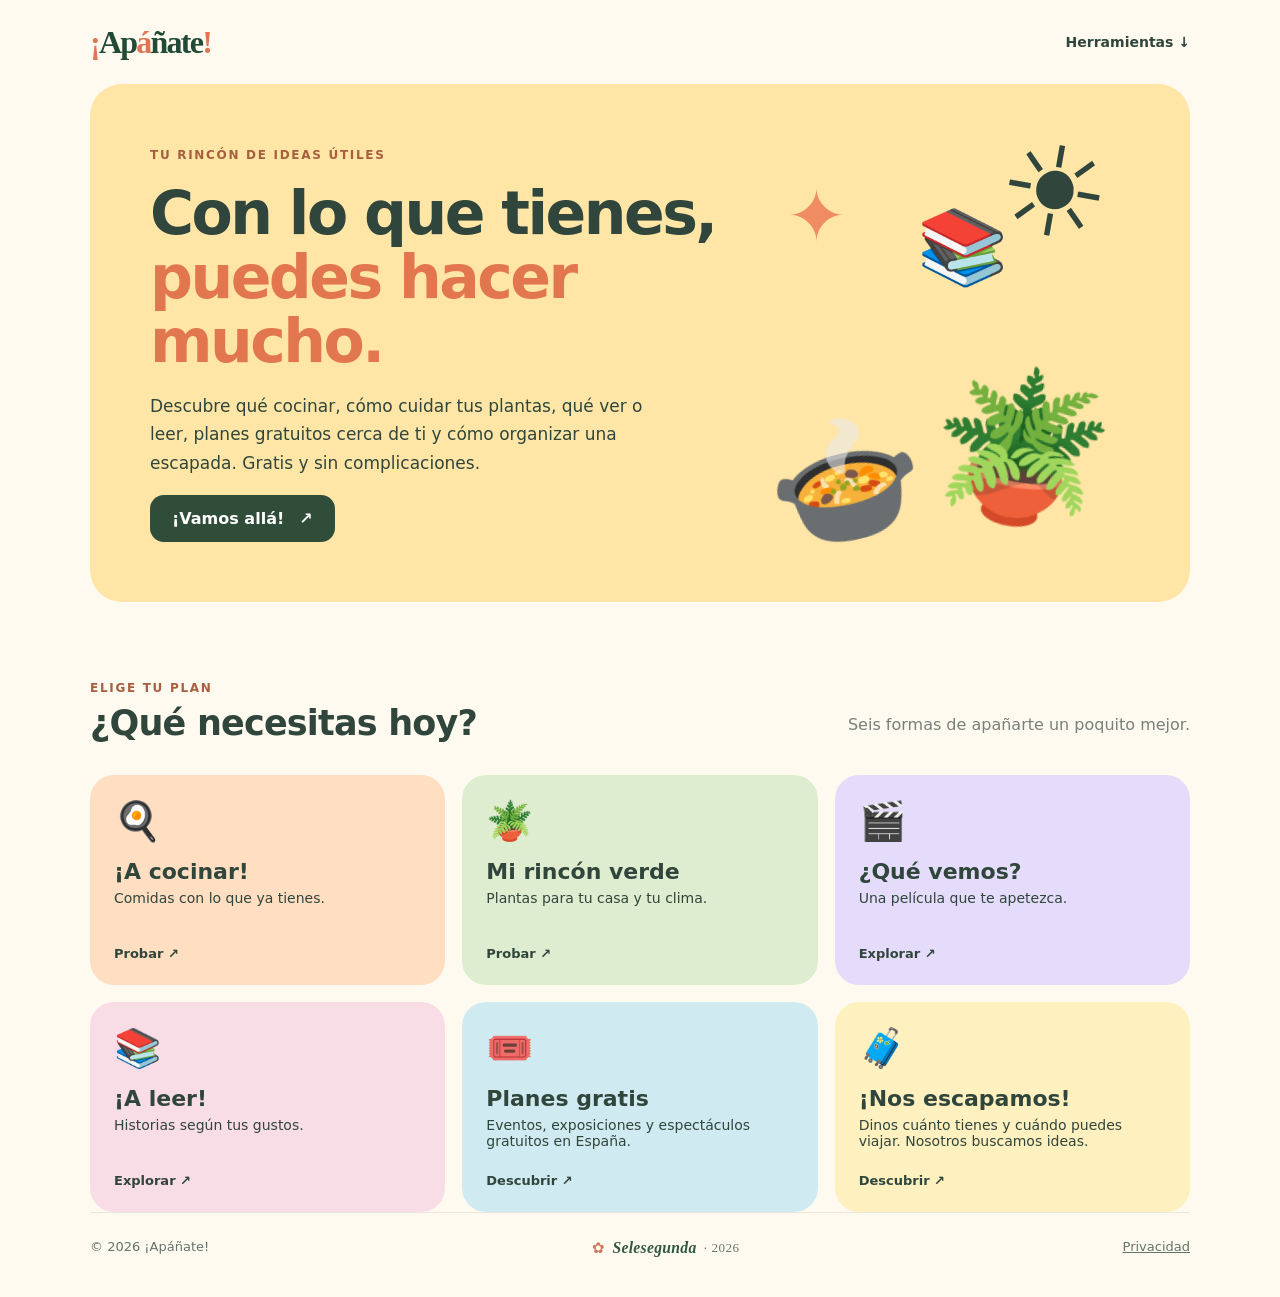
==== commit c863ffc1: "Add files via upload" ====
--- a/index.html
+++ b/index.html
@@ -62,17 +62,8 @@
         <a class="topic-card yellow" href="/viajes/"><span class="card-icon">🧳</span><h3>¡Nos escapamos!</h3><p>Dinos cuánto tienes y cuándo puedes viajar. Nosotros buscamos ideas.</p><span class="card-action">Descubrir ↗</span></a>
       </div>
     </section>
-    <section class="wrapper section tools" aria-label="Herramientas de ¡Apáñate!">
-      <article class="tool-panel" id="cocina"><div class="tool-heading"><span>🍳</span><div><span class="eyebrow">COCINA</span><h2>¿Qué hay en la despensa?</h2><p>Escribe ingredientes separados por comas. Te mostraremos recetas de nuestra pequeña colección inicial que puedes preparar sin comprar nada.</p></div></div><form id="cocina-form" class="tool-form"><label for="ingredientes">Ingredientes que tienes</label><input id="ingredientes" placeholder="Ej.: huevo, patata, cebolla, aceite, sal" required /><button class="button" type="submit">Buscar recetas</button></form><div id="cocina-resultado" class="result" aria-live="polite"></div></article>
-      <article class="tool-panel" id="plantas"><div class="tool-heading"><span>🌺</span><div><span class="eyebrow">PLANTAS</span><h2>Mi rinconcito verde</h2><p>Plantas de interior y exterior para tu provincia y tu clima. Descubre también Las indestructibles.</p></div></div><a class="button" href="/plantas/">Entrar al jardín ↗</a></article>
-      <article class="tool-panel" id="peliculas"><div class="tool-heading"><span>🎬</span><div><span class="eyebrow">PELÍCULAS</span><h2>¿Qué te apetece ver?</h2><p>Una muestra de películas conocidas para probar el filtro. No verificamos por ahora disponibilidad ni plataformas.</p></div></div><form id="peliculas-form" class="tool-form two-col"><div><label for="genero">Género</label><select id="genero"><option value="cualquiera">Cualquiera</option><option value="comedia">Comedia</option><option value="animacion">Animación</option><option value="ciencia ficcion">Ciencia ficción</option><option value="drama">Drama</option></select></div><div><label for="duracion">Duración máxima</label><select id="duracion"><option value="999">Sin límite</option><option value="100">100 minutos</option><option value="120">120 minutos</option><option value="150">150 minutos</option></select></div><button class="button" type="submit">Dame ideas</button></form><div id="peliculas-resultado" class="result" aria-live="polite"></div></article>
-      <article class="tool-panel" id="libros"><div class="tool-heading"><span>📚</span><div><span class="eyebrow">LIBROS</span><h2>Tu próxima lectura</h2><p>Explora una selección de ejemplo por género y lengua original. No es un ranking de ventas.</p></div></div><form id="libros-form" class="tool-form two-col"><div><label for="libro-genero">Género</label><select id="libro-genero"><option value="cualquiera">Cualquiera</option><option value="novela">Novela</option><option value="aventura">Aventura</option><option value="clasico">Clásico</option></select></div><div><label for="libro-idioma">Lengua original</label><select id="libro-idioma"><option value="cualquiera">Cualquiera</option><option value="es">Castellano</option><option value="otros">Otras lenguas</option></select></div><button class="button" type="submit">Encontrar libros</button></form><div id="libros-resultado" class="result" aria-live="polite"></div></article>
-      <article class="tool-panel" id="planes-gratis"><div class="tool-heading"><span>🎟️</span><div><span class="eyebrow">PLANES GRATIS</span><h2>Disfruta sin gastar</h2><p>Busca exposiciones, conciertos, teatro y actividades gratuitas por ciudad o provincia. La nueva herramienta te ayuda a encontrar convocatorias publicadas en Internet.</p></div></div><a class="button" href="/planes-gratis/">Buscar planes gratuitos ↗</a></article>
-      <article class="tool-panel" id="viajes"><div class="tool-heading"><span>🧳</span><div><span class="eyebrow">VIAJES</span><h2>¿Hasta dónde te lleva tu presupuesto?</h2><p>Tú dices cuánto quieres gastar, desde dónde sales y cuándo puedes viajar. Te ayudamos a descubrir escapadas sin tener que elegir destino.</p></div></div><a class="button" href="/viajes/">Descubrir escapadas ↗</a></article>
-    </section>
-    <section class="wrapper bottom-banner"><span class="bottom-spark" aria-hidden="true">✷</span><div><h2>Menos complicaciones, más ideas.</h2><p>Esto es una primera versión: iremos mejorando las herramientas y añadiendo datos contrastados. Sin anuncios y sin registros.</p></div></section>
   </main>
-  <footer class="footer wrapper"><span>© <span id="year"></span> ¡Apáñate!</span><span class="author-signature" aria-label="Autoría: Selesegunda, 2026">Selesegunda <span class="author-year">· 2026</span></span><span>Proyecto en pruebas · Sin publicidad · <a href="/privacidad.html">Privacidad</a></span></footer>
+  <footer class="footer wrapper"><span>© <span id="year"></span> ¡Apáñate!</span><span class="author-signature" aria-label="Autoría: Selesegunda, 2026">Selesegunda <span class="author-year">· 2026</span></span><span><a href="/privacidad.html">Privacidad</a></span></footer>
   <!-- Cloudflare Web Analytics --><script type='module' src='https://static.cloudflareinsights.com/beacon.min.js' data-cf-beacon='{"token": "9923cc398e43437fa45d84914d0e9f90"}'></script><!-- End Cloudflare Web Analytics -->
 </body>
 </html>
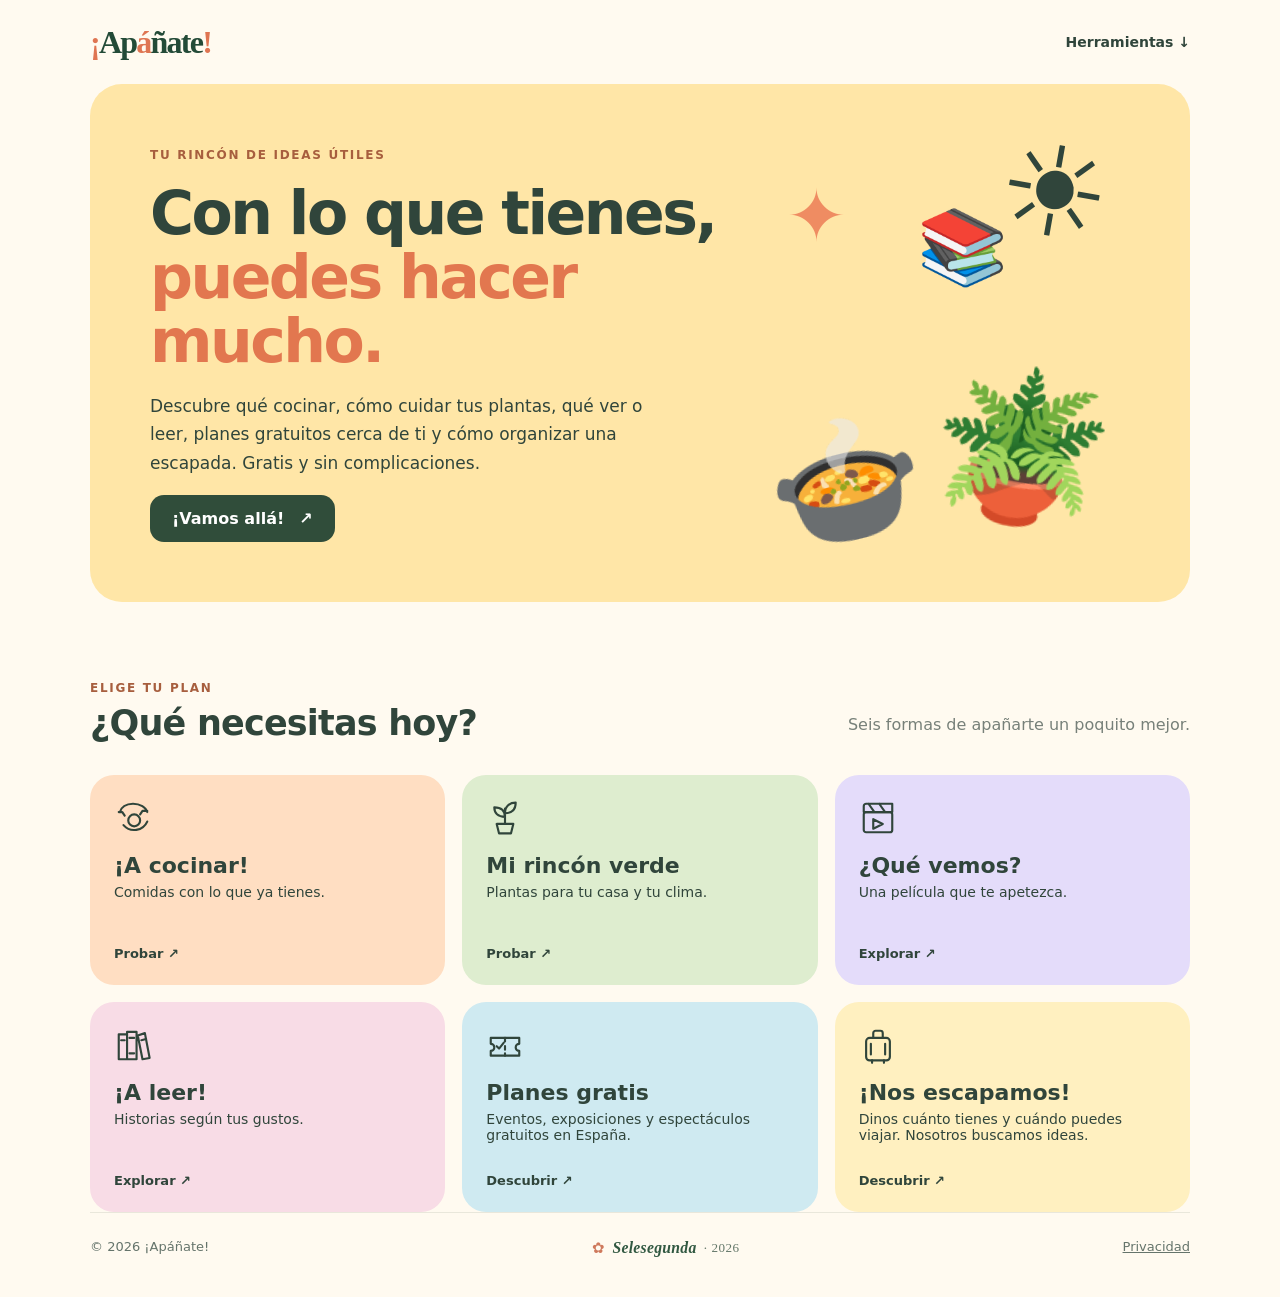
==== commit 411ca192: "Add files via upload" ====
--- a/index.html
+++ b/index.html
@@ -43,6 +43,8 @@
     @media (max-width: 660px) {
       .footer .author-signature { width: 100%; justify-content: center; margin-block: .25rem; }
     }
+    /* Iconos vectoriales en las seis tarjetas: independientes de los emojis de Windows. */
+    .topic-card .card-icon svg { display: block; width: 1em; height: 1em; fill: none; stroke: currentColor; stroke-width: 1.8; stroke-linecap: round; stroke-linejoin: round; }
   </style>
 </head>
 <body>
@@ -54,12 +56,12 @@
     </section>
     <section id="herramientas" class="wrapper section"><div class="section-head"><div><span class="eyebrow">ELIGE TU PLAN</span><h2>¿Qué necesitas hoy?</h2></div><p>Seis formas de apañarte un poquito mejor.</p></div>
       <div class="cards">
-        <a class="topic-card orange" href="/cocina/"><span class="card-icon">🍳</span><h3>¡A cocinar!</h3><p>Comidas con lo que ya tienes.</p><span class="card-action">Probar ↗</span></a>
-        <a class="topic-card green" href="/plantas/"><span class="card-icon">🪴</span><h3>Mi rincón verde</h3><p>Plantas para tu casa y tu clima.</p><span class="card-action">Probar ↗</span></a>
-        <a class="topic-card purple" href="/cine/"><span class="card-icon">🎬</span><h3>¿Qué vemos?</h3><p>Una película que te apetezca.</p><span class="card-action">Explorar ↗</span></a>
-        <a class="topic-card pink" href="/libros/"><span class="card-icon">📚</span><h3>¡A leer!</h3><p>Historias según tus gustos.</p><span class="card-action">Explorar ↗</span></a>
-        <a class="topic-card blue" href="/planes-gratis/"><span class="card-icon">🎟️</span><h3>Planes gratis</h3><p>Eventos, exposiciones y espectáculos gratuitos en España.</p><span class="card-action">Descubrir ↗</span></a>
-        <a class="topic-card yellow" href="/viajes/"><span class="card-icon">🧳</span><h3>¡Nos escapamos!</h3><p>Dinos cuánto tienes y cuándo puedes viajar. Nosotros buscamos ideas.</p><span class="card-action">Descubrir ↗</span></a>
+        <a class="topic-card orange" href="/cocina/"><span class="card-icon"><svg xmlns="http://www.w3.org/2000/svg" viewBox="0 0 32 32" aria-hidden="true" focusable="false"><circle cx="17" cy="18" r="5"/><path d="M4 11h3l2 3M28 10h-4l-2 3M8 22a12 12 0 0 0 20-3M5 11c1-4 5-7 11-7s11 3 12 7"/></svg></span><h3>¡A cocinar!</h3><p>Comidas con lo que ya tienes.</p><span class="card-action">Probar ↗</span></a>
+        <a class="topic-card green" href="/plantas/"><span class="card-icon"><svg xmlns="http://www.w3.org/2000/svg" viewBox="0 0 32 32" aria-hidden="true" focusable="false"><path d="M9 21h14l-2 8H11l-2-8Z"/><path d="M16 21V8M16 15c-6 0-9-3-9-8 6 0 9 3 9 8ZM16 12c0-6 4-9 9-9 0 6-3 9-9 9Z"/></svg></span><h3>Mi rincón verde</h3><p>Plantas para tu casa y tu clima.</p><span class="card-action">Probar ↗</span></a>
+        <a class="topic-card purple" href="/cine/"><span class="card-icon"><svg xmlns="http://www.w3.org/2000/svg" viewBox="0 0 32 32" aria-hidden="true" focusable="false"><rect x="4" y="11" width="24" height="17" rx="2"/><path d="M4 11V6a2 2 0 0 1 2-2h22v7H4ZM8 4l5 7M17 4l5 7M12 17l8 4-8 4v-8Z"/></svg></span><h3>¿Qué vemos?</h3><p>Una película que te apetezca.</p><span class="card-action">Explorar ↗</span></a>
+        <a class="topic-card pink" href="/libros/"><span class="card-icon"><svg xmlns="http://www.w3.org/2000/svg" viewBox="0 0 32 32" aria-hidden="true" focusable="false"><path d="M4 7h7v21H4zM11 5h8v23h-8zM20 8l6-2 4 21-6 1-4-20Z"/><path d="M6 12h3M13 10h4M13 23h4M23 12l4-1"/></svg></span><h3>¡A leer!</h3><p>Historias según tus gustos.</p><span class="card-action">Explorar ↗</span></a>
+        <a class="topic-card blue" href="/planes-gratis/"><span class="card-icon"><svg xmlns="http://www.w3.org/2000/svg" viewBox="0 0 32 32" aria-hidden="true" focusable="false"><path d="M4 10h24v5a3 3 0 0 0 0 6v4H4v-4a3 3 0 0 0 0-6v-5Z"/><path d="M16 10v3m0 4v3m0 3v2"/><path d="m9 17 2 2 4-5"/></svg></span><h3>Planes gratis</h3><p>Eventos, exposiciones y espectáculos gratuitos en España.</p><span class="card-action">Descubrir ↗</span></a>
+        <a class="topic-card yellow" href="/viajes/"><span class="card-icon"><svg xmlns="http://www.w3.org/2000/svg" viewBox="0 0 32 32" aria-hidden="true" focusable="false"><rect x="6" y="10" width="20" height="19" rx="3"/><path d="M12 10V6a2 2 0 0 1 2-2h4a2 2 0 0 1 2 2v4M10 15v9M22 15v9M11 29v2M21 29v2"/></svg></span><h3>¡Nos escapamos!</h3><p>Dinos cuánto tienes y cuándo puedes viajar. Nosotros buscamos ideas.</p><span class="card-action">Descubrir ↗</span></a>
       </div>
     </section>
   </main>
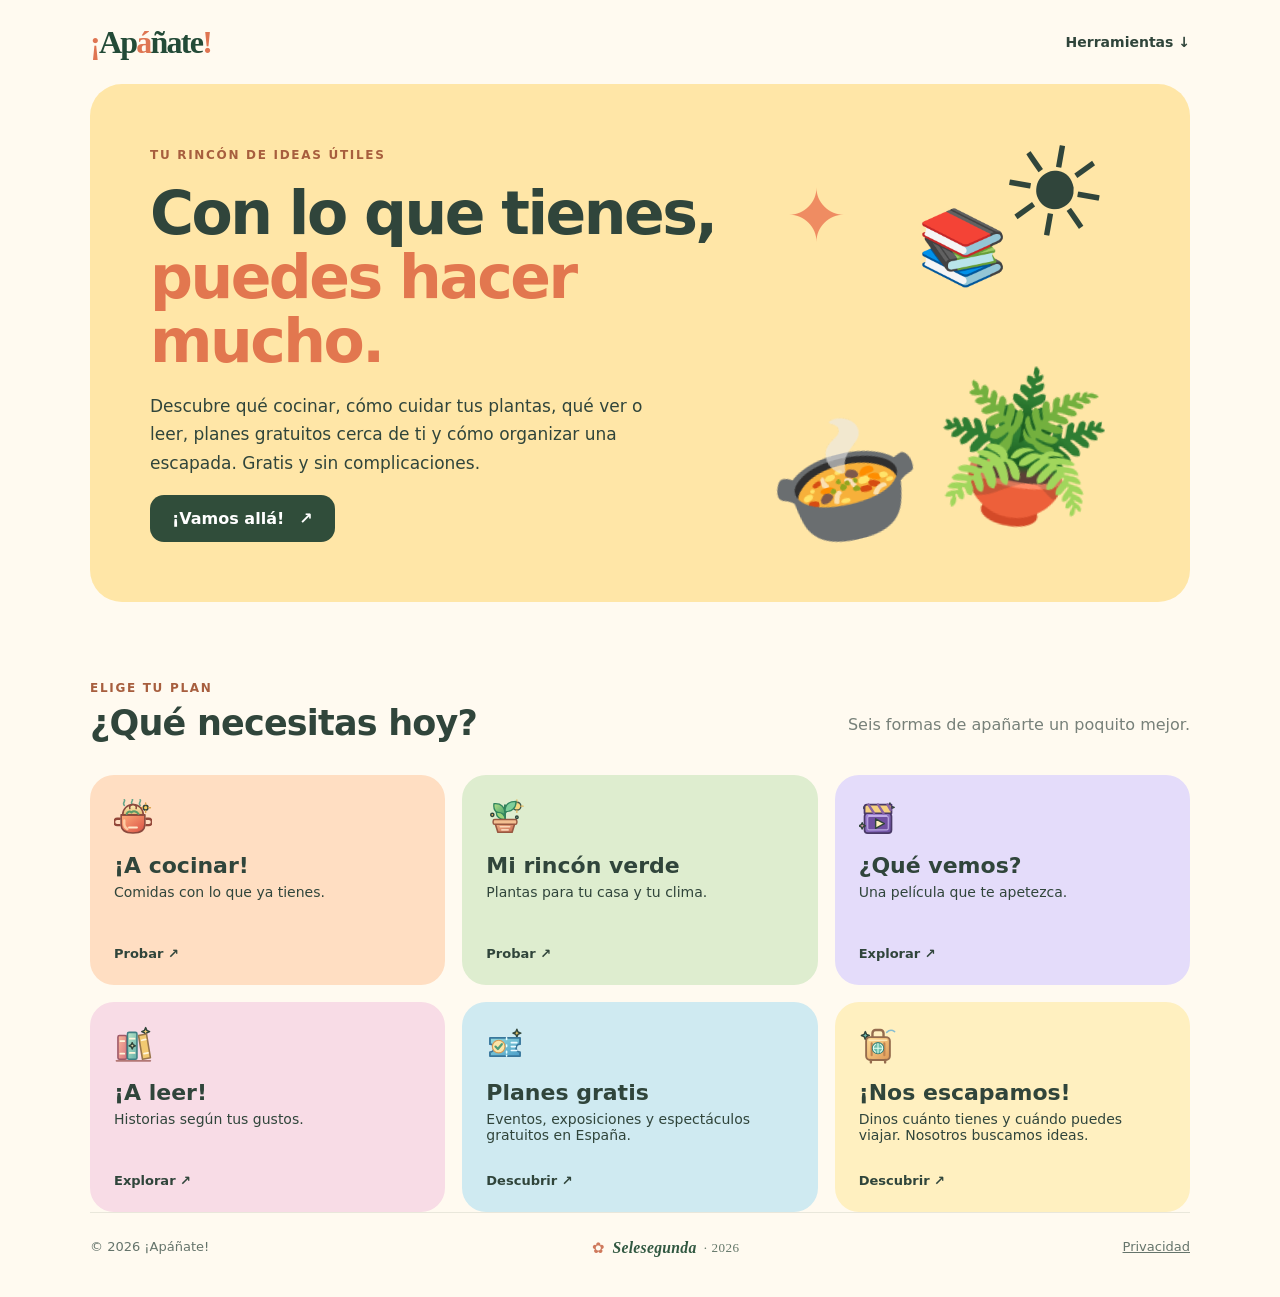
==== commit 769a8add: "Add files via upload" ====
--- a/index.html
+++ b/index.html
@@ -56,12 +56,64 @@
     </section>
     <section id="herramientas" class="wrapper section"><div class="section-head"><div><span class="eyebrow">ELIGE TU PLAN</span><h2>¿Qué necesitas hoy?</h2></div><p>Seis formas de apañarte un poquito mejor.</p></div>
       <div class="cards">
-        <a class="topic-card orange" href="/cocina/"><span class="card-icon"><svg xmlns="http://www.w3.org/2000/svg" viewBox="0 0 32 32" aria-hidden="true" focusable="false"><circle cx="17" cy="18" r="5"/><path d="M4 11h3l2 3M28 10h-4l-2 3M8 22a12 12 0 0 0 20-3M5 11c1-4 5-7 11-7s11 3 12 7"/></svg></span><h3>¡A cocinar!</h3><p>Comidas con lo que ya tienes.</p><span class="card-action">Probar ↗</span></a>
-        <a class="topic-card green" href="/plantas/"><span class="card-icon"><svg xmlns="http://www.w3.org/2000/svg" viewBox="0 0 32 32" aria-hidden="true" focusable="false"><path d="M9 21h14l-2 8H11l-2-8Z"/><path d="M16 21V8M16 15c-6 0-9-3-9-8 6 0 9 3 9 8ZM16 12c0-6 4-9 9-9 0 6-3 9-9 9Z"/></svg></span><h3>Mi rincón verde</h3><p>Plantas para tu casa y tu clima.</p><span class="card-action">Probar ↗</span></a>
-        <a class="topic-card purple" href="/cine/"><span class="card-icon"><svg xmlns="http://www.w3.org/2000/svg" viewBox="0 0 32 32" aria-hidden="true" focusable="false"><rect x="4" y="11" width="24" height="17" rx="2"/><path d="M4 11V6a2 2 0 0 1 2-2h22v7H4ZM8 4l5 7M17 4l5 7M12 17l8 4-8 4v-8Z"/></svg></span><h3>¿Qué vemos?</h3><p>Una película que te apetezca.</p><span class="card-action">Explorar ↗</span></a>
-        <a class="topic-card pink" href="/libros/"><span class="card-icon"><svg xmlns="http://www.w3.org/2000/svg" viewBox="0 0 32 32" aria-hidden="true" focusable="false"><path d="M4 7h7v21H4zM11 5h8v23h-8zM20 8l6-2 4 21-6 1-4-20Z"/><path d="M6 12h3M13 10h4M13 23h4M23 12l4-1"/></svg></span><h3>¡A leer!</h3><p>Historias según tus gustos.</p><span class="card-action">Explorar ↗</span></a>
-        <a class="topic-card blue" href="/planes-gratis/"><span class="card-icon"><svg xmlns="http://www.w3.org/2000/svg" viewBox="0 0 32 32" aria-hidden="true" focusable="false"><path d="M4 10h24v5a3 3 0 0 0 0 6v4H4v-4a3 3 0 0 0 0-6v-5Z"/><path d="M16 10v3m0 4v3m0 3v2"/><path d="m9 17 2 2 4-5"/></svg></span><h3>Planes gratis</h3><p>Eventos, exposiciones y espectáculos gratuitos en España.</p><span class="card-action">Descubrir ↗</span></a>
-        <a class="topic-card yellow" href="/viajes/"><span class="card-icon"><svg xmlns="http://www.w3.org/2000/svg" viewBox="0 0 32 32" aria-hidden="true" focusable="false"><rect x="6" y="10" width="20" height="19" rx="3"/><path d="M12 10V6a2 2 0 0 1 2-2h4a2 2 0 0 1 2 2v4M10 15v9M22 15v9M11 29v2M21 29v2"/></svg></span><h3>¡Nos escapamos!</h3><p>Dinos cuánto tienes y cuándo puedes viajar. Nosotros buscamos ideas.</p><span class="card-action">Descubrir ↗</span></a>
+        <a class="topic-card orange" href="/cocina/"><span class="card-icon"><svg xmlns="http://www.w3.org/2000/svg" viewBox="0 0 48 48" aria-hidden="true" focusable="false">
+<defs><linearGradient id="pot" x1="0" x2="1" y1="0" y2="1"><stop stop-color="#FFAD7B"/><stop offset="1" stop-color="#D94F43"/></linearGradient><linearGradient id="lid" x1="0" x2="0" y1="0" y2="1"><stop stop-color="#FFF1B8"/><stop offset="1" stop-color="#E5B972"/></linearGradient></defs>
+<path d="M13 8c-3-3 2-5 0-7M23 7c-3-3 2-5 0-7M33 8c-3-3 2-5 0-7" stroke="#65A68B" stroke-width="2" stroke-linecap="round" fill="none"/>
+<circle cx="40" cy="11" r="3" fill="#F7CE63"/><path d="M40 5v2M40 15v2M34 11h2M44 11h2" stroke="#DCA34D" stroke-linecap="round"/>
+<path d="M7 25H4a4 4 0 0 0 0 8h3M41 25h3a4 4 0 0 1 0 8h-3" stroke="#934739" stroke-width="3" fill="none" stroke-linecap="round"/>
+<path d="M9 20h30v12c0 7-5 11-15 11S9 39 9 32Z" fill="url(#pot)" stroke="#8B493D" stroke-width="2" stroke-linejoin="round"/>
+<path d="M11 20a13 13 0 0 1 26 0Z" fill="url(#lid)" stroke="#8B493D" stroke-width="2"/>
+<path d="M20 12c-1-3 1-5 4-5s5 2 4 5" fill="none" stroke="#8B493D" stroke-width="2"/>
+<path d="M13 27v5c0 3 2 5 4 6" fill="none" stroke="#FFD6AC" stroke-width="3" stroke-linecap="round" opacity=".85"/>
+<path d="M16 19c1-3 4-4 6-2 3-3 7-1 9 2" fill="none" stroke="#5C9A68" stroke-width="2.5" stroke-linecap="round"/>
+<path d="M19 36h10" stroke="#FFE7C9" stroke-width="2.4" stroke-linecap="round"/></svg></span><h3>¡A cocinar!</h3><p>Comidas con lo que ya tienes.</p><span class="card-action">Probar ↗</span></a>
+        <a class="topic-card green" href="/plantas/"><span class="card-icon"><svg xmlns="http://www.w3.org/2000/svg" viewBox="0 0 48 48" aria-hidden="true" focusable="false">
+<defs><linearGradient id="flowerpot" x1="0" y1="0" x2="1" y2="1"><stop stop-color="#F5B889"/><stop offset="1" stop-color="#C66B54"/></linearGradient><linearGradient id="leaf" x1="0" y1="0" x2="1" y2="1"><stop stop-color="#B5DF87"/><stop offset="1" stop-color="#47A36E"/></linearGradient></defs>
+<circle cx="39" cy="9" r="5" fill="#F8D77A" opacity=".9"/><path d="M39 1v3M39 14v3M31 9h3M44 9h3" stroke="#E2B65D" stroke-width="1.5" stroke-linecap="round"/>
+<path d="M24 28V8M24 22c-7-6-10-9-11-14M24 18c5-8 8-10 12-12" stroke="#34805B" stroke-width="2.5" fill="none" stroke-linecap="round"/>
+<path d="M24 19C13 20 9 14 10 6c9-1 14 4 14 13Z" fill="url(#leaf)" stroke="#31855E" stroke-width="1.7"/>
+<path d="M24 16c0-9 5-13 14-13 0 8-5 13-14 13Z" fill="#7FCF9B" stroke="#31855E" stroke-width="1.7"/>
+<path d="M24 26c-7 0-11-4-11-9 7-1 11 3 11 9Z" fill="#9CD57B" stroke="#31855E" stroke-width="1.7"/>
+<path d="M11 29h26l-4 13H15l-4-13Z" fill="url(#flowerpot)" stroke="#985841" stroke-width="2" stroke-linejoin="round"/>
+<rect x="9" y="26" width="30" height="6" rx="2" fill="#F4C092" stroke="#985841" stroke-width="1.8"/>
+<path d="M18 35h12M20 39h8" stroke="#FFE1C3" stroke-width="2" stroke-linecap="round" opacity=".85"/>
+<circle cx="8" cy="20" r="2" fill="#F4BB68"/><circle cx="39" cy="23" r="1.6" fill="#9ACDB7"/></svg></span><h3>Mi rincón verde</h3><p>Plantas para tu casa y tu clima.</p><span class="card-action">Probar ↗</span></a>
+        <a class="topic-card purple" href="/cine/"><span class="card-icon"><svg xmlns="http://www.w3.org/2000/svg" viewBox="0 0 48 48" aria-hidden="true" focusable="false">
+<defs><linearGradient id="film" x1="0" y1="0" x2="1" y2="1"><stop stop-color="#A88BDF"/><stop offset="1" stop-color="#6A4E9D"/></linearGradient></defs>
+<path d="m39 5 1.5 4 4 1.5-4 1.5-1.5 4-1.5-4-4-1.5 4-1.5Z" fill="#F5C963"/><circle cx="8" cy="11" r="2" fill="#F3A49B"/>
+<rect x="7" y="18" width="34" height="25" rx="4" fill="url(#film)" stroke="#493967" stroke-width="2.2"/>
+<path d="M7 18v-8a3 3 0 0 1 3-3h31v11Z" fill="#F5D17E" stroke="#493967" stroke-width="2.2"/>
+<path d="m12 7 7 11M24 7l7 11M36 7l4 7" stroke="#8B64A2" stroke-width="3"/>
+<rect x="11" y="22" width="26" height="17" rx="2" fill="#7050A1" stroke="#BAA6E1" stroke-width="1.5"/>
+<path d="m21 25 11 6-11 6Z" fill="#FFF0BB"/><path d="M12 21h23" stroke="#DCCBFB" stroke-width="1.3" stroke-linecap="round" opacity=".6"/>
+<path d="m4 30 1.2 2.5L8 34l-2.8 1.3L4 38l-1.2-2.7L0 34l2.8-1.5Z" fill="#E8A4B5"/></svg></span><h3>¿Qué vemos?</h3><p>Una película que te apetezca.</p><span class="card-action">Explorar ↗</span></a>
+        <a class="topic-card pink" href="/libros/"><span class="card-icon"><svg xmlns="http://www.w3.org/2000/svg" viewBox="0 0 48 48" aria-hidden="true" focusable="false">
+<defs><linearGradient id="booka" x1="0" y1="0" x2="1" y2="1"><stop stop-color="#F9B89B"/><stop offset="1" stop-color="#D97881"/></linearGradient><linearGradient id="bookb" x1="0" y1="0" x2="1" y2="1"><stop stop-color="#BDE7C9"/><stop offset="1" stop-color="#63AFA8"/></linearGradient></defs>
+<path d="m40 2 1.5 3.5L45 7l-3.5 1.5L40 12l-1.5-3.5L35 7l3.5-1.5Z" fill="#F3CE78"/>
+<rect x="5" y="12" width="11" height="30" rx="2" fill="url(#booka)" stroke="#9E5967" stroke-width="2"/>
+<rect x="17" y="8" width="12" height="34" rx="2" fill="url(#bookb)" stroke="#3F8084" stroke-width="2"/>
+<path d="m31 12 10-2 5 30-10 2Z" fill="#F2C971" stroke="#99764D" stroke-width="2"/>
+<path d="M8 19h5M8 35h5M20 16h6M20 34h6M35 18l5-1M38 35l5-1" stroke="#FFF5DB" stroke-width="2.2" stroke-linecap="round"/>
+<path d="m23 21 1.2 2.7 2.8 1.3-2.8 1.2L23 29l-1.2-2.8L19 25l2.8-1.3Z" fill="#FFF3BF"/>
+<path d="M3 44h43" stroke="#B27875" stroke-width="2" stroke-linecap="round"/></svg></span><h3>¡A leer!</h3><p>Historias según tus gustos.</p><span class="card-action">Explorar ↗</span></a>
+        <a class="topic-card blue" href="/planes-gratis/"><span class="card-icon"><svg xmlns="http://www.w3.org/2000/svg" viewBox="0 0 48 48" aria-hidden="true" focusable="false">
+<defs><linearGradient id="ticket" x1="0" y1="0" x2="1" y2="1"><stop stop-color="#94DBDC"/><stop offset="1" stop-color="#4B9EC9"/></linearGradient></defs>
+<path d="m39 4 1.4 3.6L44 9l-3.6 1.4L39 14l-1.4-3.6L34 9l3.6-1.4Z" fill="#F4CB69"/>
+<path d="M5 15h38v8a5 5 0 0 0 0 10v5H5v-5a5 5 0 0 0 0-10Z" fill="url(#ticket)" stroke="#38779C" stroke-width="2.3" stroke-linejoin="round"/>
+<path d="M26 15v5m0 4v4m0 4v6" stroke="#E8FFFF" stroke-width="2" stroke-dasharray="2 3"/>
+<circle cx="16" cy="26" r="8" fill="#FCE5A7" stroke="#D39A55" stroke-width="1.5"/>
+<path d="m12 26 3 3 5-6" stroke="#4D9D7B" stroke-width="2.8" fill="none" stroke-linecap="round" stroke-linejoin="round"/>
+<path d="M32 21h7M32 26h5M32 31h7" stroke="#E9FAFF" stroke-width="2" stroke-linecap="round"/></svg></span><h3>Planes gratis</h3><p>Eventos, exposiciones y espectáculos gratuitos en España.</p><span class="card-action">Descubrir ↗</span></a>
+        <a class="topic-card yellow" href="/viajes/"><span class="card-icon"><svg xmlns="http://www.w3.org/2000/svg" viewBox="0 0 48 48" aria-hidden="true" focusable="false">
+<defs><linearGradient id="case" x1="0" y1="0" x2="1" y2="1"><stop stop-color="#FFDD94"/><stop offset="1" stop-color="#DF9958"/></linearGradient></defs>
+<path d="m8 7 1.5 3.5L13 12l-3.5 1.5L8 17l-1.5-3.5L3 12l3.5-1.5Z" fill="#6CB9AE"/><path d="M35 8c3-3 7-3 10-1" stroke="#87BDD0" stroke-width="2" fill="none" stroke-linecap="round"/>
+<path d="M17 15V9a4 4 0 0 1 4-4h6a4 4 0 0 1 4 4v6" fill="none" stroke="#956C4E" stroke-width="3"/>
+<rect x="9" y="14" width="30" height="29" rx="5" fill="url(#case)" stroke="#956C4E" stroke-width="2.4"/>
+<path d="M16 22v15M32 22v15" stroke="#C28552" stroke-width="2.7" stroke-linecap="round"/>
+<path d="M15 43v3M33 43v3" stroke="#956C4E" stroke-width="3" stroke-linecap="round"/>
+<circle cx="24" cy="28" r="7" fill="#6BBCAA" stroke="#397F78" stroke-width="1.6"/>
+<path d="M24 22v12M19 28h10M21 23c-4 3-4 7 0 10M27 23c4 3 4 7 0 10" stroke="#E3FFF1" stroke-width="1.3" fill="none"/>
+<path d="M13 18h22" stroke="#FFF2C8" stroke-width="2" opacity=".8" stroke-linecap="round"/></svg></span><h3>¡Nos escapamos!</h3><p>Dinos cuánto tienes y cuándo puedes viajar. Nosotros buscamos ideas.</p><span class="card-action">Descubrir ↗</span></a>
       </div>
     </section>
   </main>
